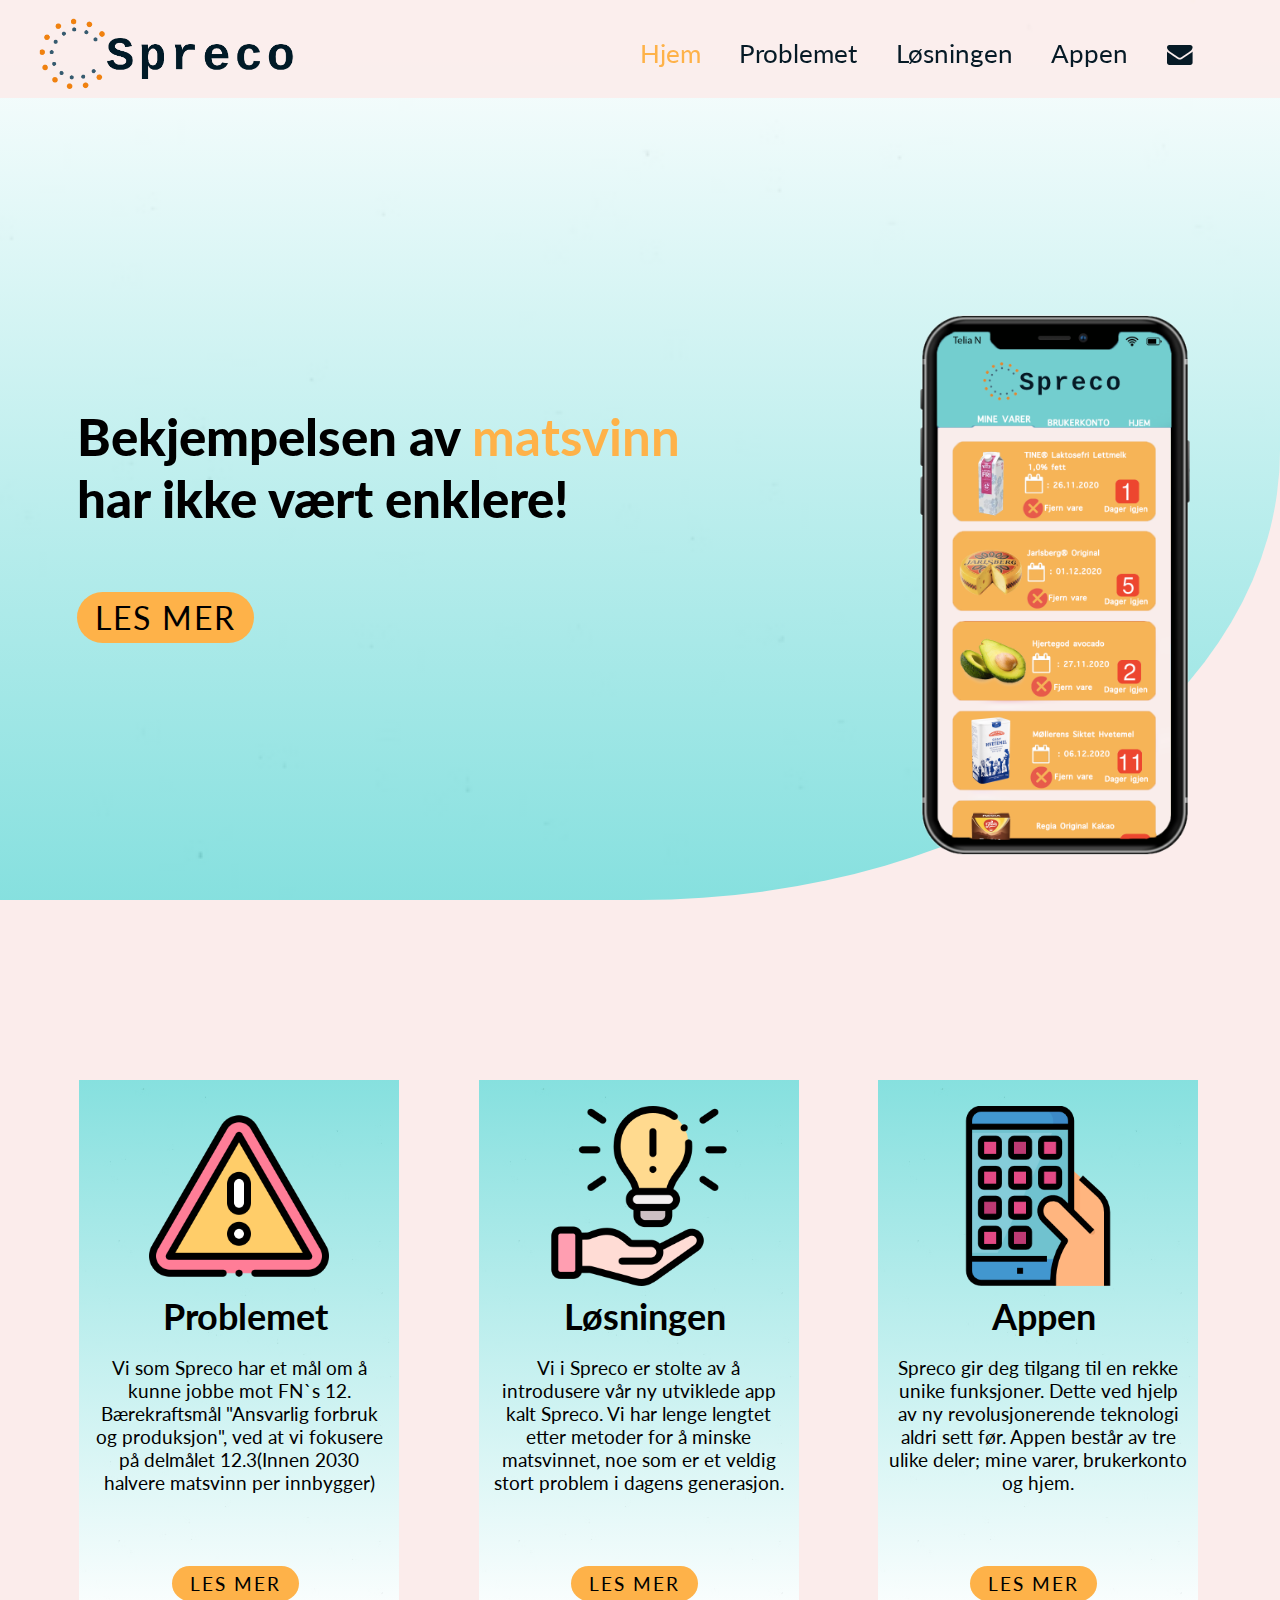
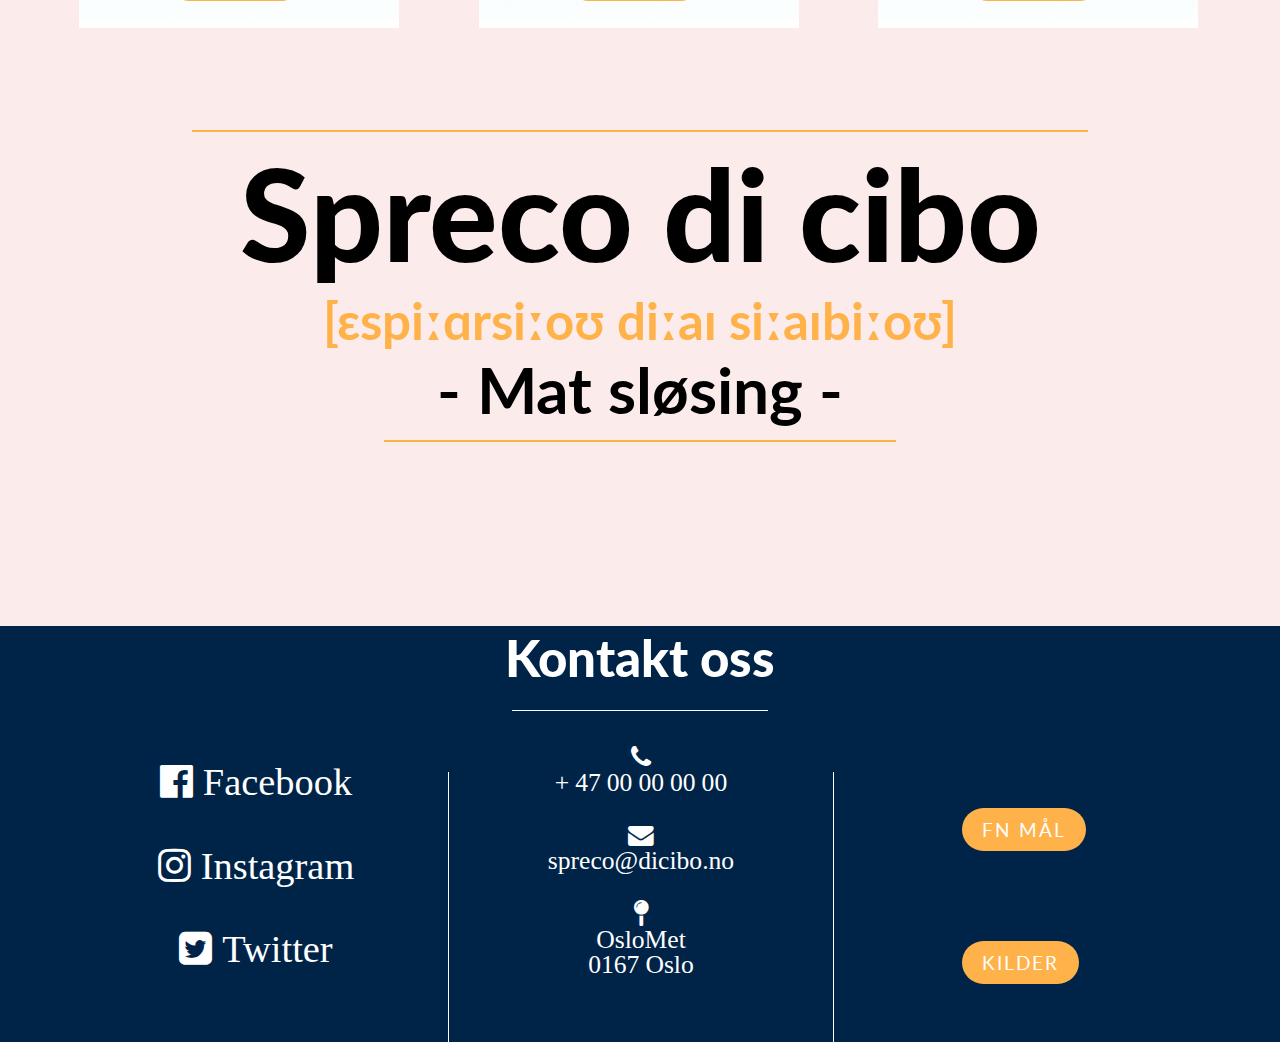
==== index.html @ f577ec79 "breakpoint index ferdig" ====
<!DOCTYPE html>
<html lang="nb">
<head>
	<meta charset="utf-8">
	<link rel="stylesheet" type="text/css" href="style.css">
	<link rel="preconnect" href="https://fonts.gstatic.com">
	<link href="https://fonts.googleapis.com/css2?family=Lato:ital,wght@0,400;0,700;0,900;1,300&display=swap" rel="stylesheet">
	<meta name="viewport" content="width=device-width, initial-scale=1.0">
	<link rel="stylesheet" href="https://cdnjs.cloudflare.com/ajax/libs/font-awesome/4.7.0/css/font-awesome.min.css">
	<title>Spreco</title>
	<link rel="icon" type="image/gif/png" href="punkt.png"> 
</head>
<body>
	<div class="main col-">

			<div class="bar col-small100 " >
				<div class="logo col-small20 col-mob40 col-pad30">
					<a href= "index.html"><img  src="spreco123.png" alt="Bedriftslogo"></a>
					</div>

				<div class="nav col-small50 col-pad60" id="nav">
				<a class="active" href="index.html">Hjem</a>
	            <a href="problemet.html">Problemet </a>
	            <a href="losning.html">Løsningen</a>
	            <a href="app.html">Appen</a>
	            <a href="#vindu3" id="envelope"><i class="fa fa-envelope" aria-hidden="true"></i></a>
				</div>

				<a href="javascript:void(0);" class="icon" id="b" onclick="myFunction()">
				 <i class="fa fa-bars"></i>
				 </a>
			</div>

		<div class="vindu1 col-small100 " id="vindu1">
			<div class="slagord col-small50 col-mob100">
				<h1>Bekjempelsen av  <mark id="matsvinn"> matsvinn</mark> har ikke vært enklere!</h1>
				<a href="#vindu2" class="slagordknapp">Les mer</a>
			</div>
		</div>
		<div class="iphone col-small30">
				<img src="mockupMobil.png" alt="Eksempel mockup mobil av appen">
			</div>



		<div class="vindu2 col-small100" id="vindu2">
			<div class="tboks col-small25 col-mob90 col-pad90">

				<div class="tlogo col-pad20">
				<img src="problemlogo.png" alt="Varseltrekant ikon">
				</div>
				<div class="ttekst col-pad70">
				<h2 align="center">Problemet</h2>
				<br>
				<p  align="center">Vi som Spreco har et mål om å kunne jobbe mot FN`s 12. Bærekraftsmål "Ansvarlig forbruk og produksjon", ved at vi fokusere på delmålet 12.3(Innen 2030 halvere matsvinn per innbygger) </p>
				</div>
				<a href="problemet.html" class="knapptboks">Les mer</a>

			</div>
			<div class="tboks col-small25 col-mob90 col-pad90">
				<div class="tlogo col-pad20">
				<img src="løsninglogo.png" alt="Lyspære ikon">
				</div>
				<div class="ttekst col-pad70">
				<h2  align="center ">Løsningen</h2>
				<br>
				<p  align="center">Vi i Spreco er stolte av å introdusere vår ny utviklede app kalt Spreco.
            	Vi har lenge lengtet etter metoder for å minske matsvinnet, noe som er et veldig stort problem i dagens generasjon.
            </p>
				</div>
				<a href="losning.html" class="knapptboks">Les mer</a>


			</div>
			<div class="tboks col-small25 col-mob90 col-pad90">
				<div class="tlogo col-pad20">
				<img src="applogo.png" alt="Mobil ikon">
				</div>
				<div class="ttekst col-pad70">
				<h2  align="center">Appen</h2>
				<br>
				<p  align="center">Spreco gir deg tilgang til en rekke unike funksjoner. Dette ved hjelp av ny revolusjonerende teknologi aldri sett før. Appen består av tre ulike deler; mine varer, brukerkonto og hjem. </p>
				</div>

				<a href="app.html" class="knapptboks" >Les mer</a>

			</div>

			<a onclick="topFunction()" id="myBtn" title="Go to top" href=" #vindu1"><i class="fa fa-arrow-circle-up" aria-hidden="true"></i></a>

			<div class="tittel1 col-small100">
				<div class="oppelinje"></div>
				<h1 align="center">Spreco di cibo</h1>
				<h3 align="center" >[ɛspiːɑrsiːoʊ diːaɪ siːaɪbiːoʊ]</h3>
				<h2 align="center"> - Mat sløsing -</h2>
				<div class="nedelinje"></div>

			</div>

		</div>
		<div class="vindu3 col-small100" id="vindu3">
			<div class="tittelk col-small100">
				<h1 align="center">Kontakt oss</h1>
				<div class="nedelinjek col-"></div>
				</div>


				<div class="kontaktboks1 col-small30 col-mob40">
					<a href="https://www.facebook.com/" class="fa fa-facebook-official" target="_blank" style="text-decoration:none"> Facebook</a>
					<a href="https://www.instagram.com/" class="fa fa-instagram" target="_blank" style="text-decoration:none">  Instagram</a>
					<a href="https://www.twitter.com/" class="fa fa-twitter-square" target="_blank" style="text-decoration:none">  Twitter</a>
				</div>
				<div class="borderhøyre"></div>
				<div class="kontaktboks2 col-small30 col-mob40">
					<a href="tel:47000000001" class="fa fa-phone" style="text-decoration:none"> <br> + 47 00 00 00 00</a>
					<a href="mailto:SPRECO@diCibo.no" class="fa fa-envelope" style="text-decoration:none"><br>spreco@dicibo.no</a>
					<a href="https://g.page/OsloMet-storbyuniversitetet" target="_blank" class="fa fa-map-pin" style="text-decoration:none"><br>OsloMet <br> 0167 Oslo </a>

				</div>
				<div class="bordervenstre"></div>

				<div class="kontaktboks3 col-small30 col-mob50">
					<a href="https://www.un.org/sustainabledevelopment/sustainable-consumption-production/" target="_blank" class="knapptboks3a" >FN Mål</a>
					<a href="kilder.html" class="knapptboks3b" >Kilder</a>

				</div>




		</div>



	</div>

	<script type="text/javascript">


			function myFunction() {
			var b=document.getElementById("b")	
		  var x = document.getElementById("nav");
		  if (x.style.display === "block") {
		    x.style.display = "none";
		    b.style.color="black";
		  }
		   else {
		    x.style.display = "block";
		    b.style.color="white";

		  }
		}


		mybutton = document.getElementById("myBtn");
		window.onscroll = function() {scrollFunction()};

		function scrollFunction() {
		  if (document.body.scrollTop > 590 || document.documentElement.scrollTop > 590) {
		    mybutton.style.display = "block";
		  } else {
		    mybutton.style.display = "none";
		  }
		}


		function topFunction() {
		  document.body.scrollTop = 0;
		  document.documentElement.scrollTop = 0;
		}
	</script>




</body>
</html>
---- style.css ----
*{
  margin: 0;
  padding: 0;

}
body{
  background-color:#fbeceb;
}
html {
  scroll-behavior: smooth;
}
h1{
  font-family: 'Lato', sans-serif;
  font-weight: 900;
  font-style: : black;
}
h2,h3,mark{
  font-family: 'Lato', sans-serif;
  font-weight:700;
  font-style: : black;
}

p,li,a{
  font-family: 'Lato', sans-serif;
  font-weight: 400;
  font-style:normal;

}
h4,.Pkilde2 {
  font-family: 'Lato', sans-serif;
  font-weight: 300;
  font-style: italic;

}


/*-------------kilder--------------*/
.Khovedboks{
  padding-top:8vw;
}
.Khovedboks h1{
  font-size: 4vw;
}
.Kpunkter{
  padding-left: 5vw;
}
.Kpunkter li{
  background-repeat: no-repeat;
  background-position: left center;
  background-size: 40px;
  margin: 0;
  padding: 16px 0 16px 84px;
  list-style: none;
  background-image: url('punkt.png');
  font-size:1.8vw;
}

  .Ktittel{
    text-align: center;
  }
  .Knedelinje{
  height: 4px;
  width: 20vw;
  background: #FEB249;
  display: inline-block;
  }
  .Kbilder{
    padding-left: 5vw;
  }
  .Kbilder li{
  background-repeat: no-repeat;
  background-position: left center;
  background-size: 40px;
  margin: 0;
  padding: 16px 0 16px 84px;
  list-style: none;
  background-image: url('punkt.png');
  font-size:1.8vw;
}
.KtittelB{
    text-align: center;
  }


/*--------------vindu1-------------*/
.vindu1{
  background-image:linear-gradient(rgba(255,255,255,0.7),rgba(83, 211, 209,0.7)), url(./white.jpg);
  height: 100vh;
  background-size: cover;
  background-position: center;
  overflow: auto;
  border-radius : 0% 0% 50% 0%;
  z-index: -1;
}
.bar{

  background-color: rgba(251, 236, 235,.9);
  position: fixed;
  top: 0;
  width: 100vw;
  z-index: 15;
  border-style: outset;
}

.logo{
  float: left;
  margin-top: 2vh;
  margin-left: 3vw;
  margin-bottom: 1vh;

}
.logo img:hover{

  opacity: 0.3;

}
.logo img{
  float: left;
 width: 100%;

}
.nav a{
  float: left;
  text-decoration: none;
  transition: 0.5s ease;
  text-align: center;
  color: rgb(6,26,38);
  padding-right: 3vw;
  font-size: 2vw;

}
.nav a.active {

  color: #FEB249;
}

.nav a:hover{

  color: #FEB249;
}
.nav{
  float: right;
  overflow: hidden;
  margin-top: 3vw;
  color: rgb(6,26,38);
}
.bar a.icon {
  display: none;

}



.slagord{
  margin-top: 45vh;
  padding-left: 5vw;
}

.slagord h1{
  font-size: 4vw;
  padding-left: 1vw;
}

#matsvinn{
  color: #FEB249;
  background-color: transparent;
}

.slagordknapp{
  display: inline-block;
  padding:6px 18px;
  margin-left: 1vw;
  margin-top: 7vh;
  text-decoration: none;
  text-transform: uppercase;
  color: black;
  font-size: 2.5vw;
  letter-spacing: 2px;
  border-radius: 3vw;
  background-color: #FEB249;
}
.slagordknapp:hover{
  background-color:#53D3D1;
  border: 1px solid ;
}


.iphone{
  float: right;
  position: absolute;
  top: 35vh;
  left: 70%;
  z-index: 10;



}
.iphone img{
  float: right;
  height: 60vh;
  padding-right: 7vw;


}

/*--------------vindu2-------------*/
.vindu2{

  float: left;
  background-size: cover;
  background-position: center;
}
.tboks{
  height: ;
  float: left;
  margin-left: 6.2vw;
  margin-top: 20vh;
  border-style: outset;
  background-image:linear-gradient(rgba(83, 211, 209,0.7),rgba(255,255,255,0.7)), url(./white.jpg);
}
.ttekst h2{
  font-size: 2.8vw;
  padding-left: 1vw;
}


.tlogo img{
  height: 20vh;
  margin-left: auto;
  margin-right: auto;
  display: block;
  padding-top: 2vw;
}
.ttekst{
  padding-top: 3vh;
  padding: 1vh;
}
.ttekst p{
  font-size: 1.5vw;
}

.knapptboks{
  display: inline-block;
  padding:6px 18px;
  margin-left: 7.2vw;
  margin-top: 7vh;
  margin-bottom: 3vh;
  text-decoration: none;
  text-transform: uppercase;
  color: black;
  font-size: 1.5vw;
  letter-spacing: 2px;
  border-radius: 3vw;
  background-color: #FEB249;
}
.knapptboks:hover{
color: #fff;
background-color:#53D3D1 ;
}
#myBtn {
  display: none;
  position: fixed;
  bottom: 20px;
  right: 30px;
  z-index: 99;
  border: none;
  outline: none;
  background-color: transparent ;
  color: #FEB249;
  cursor: pointer;
  font-size: 4vw;
}


.oppelinje{
  height: 2px;
  width: 70vw;
  background: #FEB249 ;
  display: inline-block;
  margin-left:15vw;
}
.nedelinje{
  height: 2px;
  width: 40vw;
  background: #FEB249 ;
  display: inline-block;
  margin-left:30vw;
}
.nedelinjek{
  height: 1px;
  width: 20vw;
  background: white;
  display: inline-block;
  margin-left:40vw;

}
.tittel1{
  float: left;
  margin-top: 10vh;
}

.tittel1 h1{
  font-size: 10vw;

}
.tittel1 h3{
  color: #FEB249;
  font-size: 4vw;
}
.tittel1 h2{
  font-size: 5vw;

}


/*--------------vindu3-------------*/
.vindu3{
  float: left;
  background-color: #002447;
  margin-top: 20vh;
  padding: 0;

}
.tittelk{
  color: white;
  font-size: 2vw;

}
/*.nedelinjek{
  height: 1px;
  width: 30vw;
  background: #FFF ;
  display: inline-block;
  margin-left:35vw;
}*/
.kontaktboks1{
  float: left;
  margin-left:5vw;
  text-align: center;
}

.kontaktboks1 a{
  font-size: 3vw;
  display: block;
  margin: 3vw 0;
  color: white;
  padding-top: 0.5vw;
}
.kontaktboks1 a:hover{
color: #FEB249;

}

.borderhøyre{
  height: 30vh;
  width: 1px;
  background: #FFF ;
  display: inline-block;
  float: left;
  margin-top: 6vh;


}
.kontaktboks2{
  float: left;

}
.kontaktboks2 a{
  text-align: center;
  font-size: 2vw;
  display: block;
  color: white;
  padding-top: 3vh;

}
.kontaktboks2 a:hover{
color: #FEB249;

}
.kontaktboks2 h3{
  position: center;
  padding: 1vw;
  text-align: center;
  color: white;
  font-size: 1vw;
}

.kontaktboks3{
  float: left;
}
.bordervenstre{
 height: 30vh;
  width: 1px;
  background: #FFF ;
  display: inline-block;
  float: left;
  margin-top: 6vh;

}
.knapptboks3a{
  display: inline-block;
  padding:10px 20px;
  margin-left: 10vw;
  margin-top: 10vh;
  text-decoration: none;
  text-transform: uppercase;
  color: white;
  font-size: 1.5vw;
  letter-spacing: 2px;
  border-radius: 3vw;
  background-color: #FEB249;
}
.knapptboks3b{

  display: inline-block;
  padding:10px 20px;
  margin-left: 10vw;
  margin-top: 10vh;
  text-decoration: none;
  text-transform: uppercase;
  color: white;
  font-size: 1.5vw;
  letter-spacing: 2px;
  border-radius: 3vw;
  background-color: #FEB249;
}
.kontaktboks3 a:hover{
color: #fff;
background-color:#53D3D1 ;
}

/*-----------------------------Problemet--------------------------------------*/
.Pvindu1{
  background-image:linear-gradient(rgba(255,255,255,0.7),rgba(83, 211, 209,0.7)), url(./white.jpg);
  height: 100vh;
  background-size: cover;
  background-position: center;
  overflow: auto;
  background-color: black;
  z-index: -1;
}
.Pslagord{
  margin-top: 45vh;
  margin-left: 16vw;
}
.Pslagord h1{
  font-size: 4vw;
  padding-left: 1vw;

}
.Pmarkering{
  color: #FEB249;
  background-color: transparent;
}
.Pkilde{
  color: black;
  background-color: transparent;
  font-size: 1.5vw;
  float: right;
  margin-right: 7vw;
  margin-top: 2vh;
}
.Pslagordknapp{
  display: inline-block;
  padding:6px 18px;
  margin-left: 25vw;
  margin-top: 7vh;
  text-decoration: none;
  text-transform: uppercase;
  color: black;
  font-size: 2.5vw;
  letter-spacing: 2px;
  border-radius: 3vw;
  background-color: #FEB249;
}
.Pslagordknapp:hover{
  background-color:#53D3D1;
  border: 1px solid ;
}

.Pvindu2{
  float: left;
}

.Ptittel{
  font-size: 2.8vw;
  text-align: center;
  margin-top: 13vh;
}
.Pnedelinjek{
  height: 2.7px;
  width: 20vw;
  background: #FEB249;
  display: inline-block;

}
.Ptekst {
  text-align: center;
  margin-left: 10vw;
  margin-top: 6vh;
  
}
.Ptekst p{
  font-size: 1.8vw;
}

.Pstorquote{
  float: left;
}
.Pborderoppe{
  float: left;
  margin-bottom: 5vh;
  width: 60vw;
  height: 2px;
  margin-left: 7vw;
  background-color: #FEB249;
}
.Pbordervenstre{
  margin-top: 10vh;
  width: 2px;
  height: 15vh;
  margin-left:13vw;
  background-color: #FEB249;
  float: left;


}
.Pquote{
  float: left;
  margin-left: 2vw;
  margin-right: 2vw;

}
.Pquote h2{
  font-size: 4vw;
  text-align: center;
}
.Pquote h3{
  padding-right: 2.5vw;
}
.Pborderhøyre{
  margin-top: 5vh;
  width: 2px;
  height: 15vh;
  background-color: #FEB249;
  float: left;

}
.Pbordernede{
  width: 60vw;
  height: 2px;
  margin-left: 20vw;
  margin-top: 5vh;
  background-color: #FEB249;
  float: left;

}
.Ptekst2{
 float: left;
 margin-bottom: 5vh;
 margin-top: 6vh;
}
.P12{
  float: left;
  margin-left: 20vw;

}
.P12 img{
  width: 100%;

}
.P13{
  float: right;
  margin-right: 20vw;
  }

.P13 img{
  width: 100%;

}
.Ptittel3{
  float: left;
  margin-top: 8vh;
  margin-left: 10vw;
}
.Ptittel3 h1{
  font-size: 3vw;
}
.Plittnedelinje{
  height: 2px;
  width: 40vw;
  background: #FEB249;
  display: inline-block;
  margin-left:2.5vw;
  margin-bottom: 1vh;
  float: left;

}
.Ptekst3{
  float: left;
  margin-top: 5vh;
  margin-left: 10vw;
  margin-bottom: 8vh;
  font-size: 1.8vw;
}

.Pkilde2{
  color: #FEB249;
  background-color: transparent;
  text-decoration: underline ;
  font-size: 1.8vw;
}


/*-----------------------------LØSNIIIIIIIIIIIING!!!!!!-----------------------*/
.Lslagord{
  margin-top: 45vh;
  
  margin-left: 18vw;
}
.Lslagord h1{
  font-size: 4vw;
  
}
.Lslagordknapp{
  display: inline-block;
  padding:6px 18px;
  margin-left: 27vw;
  margin-top: 7vh;
  text-decoration: none;
  text-transform: uppercase;
  color: black;
  font-size: 2.5vw;
  letter-spacing: 2px;
  border-radius: 3vw;
  background-color: #FEB249;
}
.Lslagordknapp:hover{
  background-color:#53D3D1;
  border: 1px solid ;
}
.Lmarkinger{
  color: #FEB249;
  background-color: transparent;
}

.Lvindu1{
  background-image:linear-gradient(rgba(255,255,255,0.7),rgba(83, 211, 209,0.7)), url(./white.jpg);
  height: 100vh;
  background-size: cover;
  background-position: center;
  overflow: auto;
  background-color: black;
  z-index: -1;
}

.Lvindu2{
  background-color: rgb(253, 235, 235);
  background-size: cover;
  background-position: center;
  overflow: auto;
  z-index: -1;
  float: left;
}

.Ltittel{
  font-size: 2.8vw;
  margin-top: 13vh;
  text-align: center;
}
.Lnedelinjek{
  height: 2.7px;
  width: 20vw;
  background: #FEB249;
  display: inline-block;

}


.Lttekst{
  text-align: center;
  margin-left: 10vw;
  margin-top: 2vh;

}
.Lttekst p{
  font-size: 1.8vw;
}

.Ltpunkter{
  margin-left: 13vw;
  margin-top: 8vh;
  font-size: 2vw;

}
.Ltpunkter li{
  margin: 2.2vh 0;
}

.Lpunkterbilde{
  float: right;
  margin-top: -18vw;
  margin-right: 5vw;
}
.Lpunkterbilde img{
  width: 90%;
  height: auto;



}
.Llinjek2{
  height: 2.7px;
  width: 30vw;
  background: rgb(255,235,235);
  display: inline-block;
  margin-left:35vw;
  margin-top: 0vw;

}
.Lv2knapp{
  display: inline-block;
  padding: 3px 8px;
  margin-top: 9vh;
  margin-left: 44vw;
  text-decoration: none;
  text-transform: uppercase;
  color: black;
  font-size: 2vw;
  letter-spacing: 2px;
  border-radius: 3vw;
  background-color: #FEB249;
}

.Lms{
  margin-left: 50vw;

}
.Ltteekst {
  margin-top: 19vh;
  margin-left: 10vw;
}
.Ltteekst h2{
  font-size: 3vw;
}
.Ltteekst p{
  font-size: 1.8vw;
}
.Lteksover{
  height: 2px;
  width: 30vw;
  background: #FEB249;
  display: inline-block;
  margin-left:2vw;
  margin-bottom: 2vh;
}

.Lttekst2 img{
width: 20vw;
margin-left: 5vw;
margin-top: 5vw;
float: left;
}
.Lbildetekst{
  margin-left: 5vw;
  margin-top: 7vh;
  float: left;
  font-size: 2vw;
}
.Lnedelinjek2{
  height: 2px;
  width: 70vw;
  background: #FEB249;
  display: inline-block;
  margin-left:10vw;
  margin-top: 5vw;
}
.Lbordervenstre{
 height: 30vh;
  width: 2px;
  background: #FEB249;
  display: inline-block;
  float: left;
  margin-top: 13vh;
  margin-left: 5vw;

}
.Lborderhøyre{
 height: 30vh;
  width: 2px;
  background: #FEB249;
  display: inline-block;
  float: left;
  margin-top: -27vh;
  margin-left: 90vw;
}
.Lnedelinjekk2{
  height: 2px;
  width: 70vw;
  background: #FEB249;
  display: inline-block;
  margin-left:15vw;
  margin-top: 6vh;
}

.Lttekst3{
  margin-left: 10vw;
  margin-top: 5vw;
  font-size: 2vw;
}
.Lttekst33{
  margin-left: 10vw;
  margin-top: 5vw;
}
.Lttekst33 h3{
  font-size: 3vw;
}
.Lttekst33 p{
  font-size: 1.8vw;
}

.Lttlinje{
  height: 2px;
  width: 31vw;
  background: #FEB249;
  display: inline-block;
  margin-left:2vw;
  margin-bottom: 2vh;

}

.Lttekst4{
  margin-left: 13vw;
  margin-top: 3vw;
  font-size: 2vw;
}
.Lttekst4 li{
  margin: 1.5vh 0;
}
.Lttekst44{
  margin-left: 10vw;
  margin-top: 3vw;
  font-size: 2vw;
}

/*-----------------------------APPEN--------------------------------------*/
.Avindu1{
  background-image:linear-gradient(rgba(255,255,255,0.7),rgba(83, 211, 209,0.7)), url(./white.jpg);
  height: 100vh;
  background-size: cover;
  background-position: center;
  overflow: auto;
  z-index: -1;
}
.Aslagord{
  float: left;
  margin-top: 45vh;
  padding-left: 5vw;
}

.Aslagord h1{
  font-size: 4vw;
  padding-left: 1vw;
}

#Amarkering{
  color: #FEB249;
  background-color: transparent;
}

.Aslagordknapp{
  display: inline-block;
  padding:6px 18px;
  margin-left: 1vw;
  margin-top: 7vh;
  text-decoration: none;
  text-transform: uppercase;
  color: black;
  font-size: 2.5vw;
  letter-spacing: 2px;
  border-radius: 3vw;
  background-color: #FEB249;
}
.Aslagordknapp:hover{
  background-color:#53D3D1;
  border: 1px solid ;
}

.Atablet{
  float: right;
  margin-top: 25vh;
  margin-right: 5vw;

}
.Atablet img{
  width: 100%;
}
.Aappstore{
  float: left;
  margin-top: 4vh;
}
.Aappstore img{
  width: 15vw;
  float: right;
  margin-right: 6.5vw; 
}

.Avindu2{
  float: left;
  background-size: cover;
  background-position: center;
}
.Abildeboks{
    display: none;
}
.Abildeboks1 {
  margin-top: 20vh;
  float: left;
}
.Abildeboks1 img{
  width: 40vw;
}
.Atekstboks1 {
  margin-top: 12.5vh;
  float: left;
  font-size: 1.5vw;
}
.Atekstboks1 h1{
  font-size: 4vw;
}
.Atekstboks1 p{
  margin-top: 1vh;
  margin-bottom: 2vh;
  font-size: 2vw;
}
.Atekstboks1 li{
  background-repeat: no-repeat;
  background-position: left center;
  background-size: 40px;
  margin: 0;
  padding: 16px 0 16px 84px;
  list-style: none;
  background-image: url('punkt.png');
  font-size: 1.7vw;
}
.Abildeboks2 {
  margin-top: 10vh;
  float: left;
}
.Abildeboks2 img{
  width: 20vw;
}
.Atekstboks2{
  margin-top: 1.1vw;
  float: left;
  font-size: 1.7vw;
  padding-left: 3vw;
}
.Atekstboks2 h1{
  font-size: 4vw;
}
.Atekstboks2 p{
  margin-top: 1vh;
  margin-bottom: 2vh;
}
.Atekstboks2 h2{
  color: orange;
  margin-top: 2vh;
}
.Atekstboks2 p{
  padding-right: 6vw;
}
.Abildeboks3{
  display: none;
}

/*-------------------------------Responsiv----------------------*/


[class*="col-"]{
  border: black solid 0px;

}

.row::after{
  content: "";
  clear: both;
  display: table;
}
.col-small10{width: 10%;}
.col-small15{width: 15%;}
.col-small20{width: 20%;}
.col-small25{width: 25%;}
.col-small30{width: 30%;}
.col-small40{width: 40%;}
.col-small50{width: 50%;}
.col-small60{width: 60%;}
.col-small70{width: 70%;}
.col-small80{width: 80%;}
.col-small90{width: 90%;}
.col-small100{width: 100%;}

@media only screen and (max-width: 600px){
.col-mob10{width: 10%;}
.col-mob15{width: 15%;}
.col-mob25{width: 25%;}
.col-mob30{width: 30%;}
.col-mob40{width: 40%;}
.col-mob50{width: 50%;}
.col-mob60{width: 60%;}
.col-mob65{width: 65%;}
.col-mob70{width: 70%;}
.col-mob90{width: 90%;}
.col-mob100{width: 100%;}

.logo{
  float: left;
  margin-left: 30vw;
  margin-top: 2vh;
}
.logo img{
  float: left;
 width: 100%;

}

#envelope{
  display: none;
}

.bar a.icon {
  display: block;
  position: absolute;
  top: 4vh;
  right: 3vw;
  font-size: 6vw;
  color: black;

}
#nav{
  display:none;
  position: absolute;
  top: -5vh;
  left: -5px;
  height: 105vh;
  width: 102%;
  background-color: #002447;
  text-align: center;
}
.nav a{
  display: block;
  width: 100%;
  padding-top: 15vh;
  color: white;
  font-size: 5vw;

}





.iphone{
  display: none;
}
.slagord{
  text-align: center;
  padding-left: 0;
}
.slagord h1{
  font-size: 7vw;
  padding-left: 0;
}
.slagordknapp{
  display:none; 
}
.knapptboks{
  font-size: 4vw;
  margin-left: 32.6vw;

}
.tboks{
  margin-top: 15vh;
  margin-left: 5vw;
}
.ttekst h2{

  font-size: 6vw;
}
.ttekst p{
  padding-left:2vw ;
  padding-right:2vw ;
  font-size: 4vw;
}
.tittelk{
  font-size: 4vw;
}
.vindu3{
  margin-top: 10vh;
}
.kontaktboks1{
  margin-left: 10vw;
}
.kontaktboks1 a{
  font-size: 6vw;
  margin: 5vh 0;
}
.kontaktboks2 a{
  font-size: 4vw;
}
.kontaktboks2 h3{
  font-size: 4vw;
}
.bordervenstre{
  display: none;
}
.kontaktboks3{
  height: 15vh;
  margin-left: 25vw;
  align-items: center;
  justify-content: center;

}
.knapptboks3a{
  float: left;
  margin-left: 0vw;
  margin-top: 0vh;
  font-size: 2vw;
}
.knapptboks3b{
  float: right;
  margin-left: 0;
  margin-top: 0;
  font-size: 2vw;

}
#myBtn i{
  display: none;
}

/*-----------------------------Problemet--------------------------------------*/
.Pslagord{
  margin-left: 6vw;
  margin-top: 40vh;
  
}
.Pslagord h1{
  padding-left:0;
  font-size: 7vw;
  
}
.Pkilde{
  font-size: 2.9vw;
  float: left;
  margin-top: 2vh;
}
.Pslagordknapp{
 display: none;
}
.Ptittel{
  text-align: center;

}
.Ptittel h1{
  font-size: 10vw;
  padding-left: 4vw;
 
}
.Pnedelinjek{
  width: 40vw;
  margin-left: 5vw;
}
.Ptekst p{
  font-size: 4vw;
  text-align: 
}
.P12{
  margin-left: 5vw;
}
.P13{
  margin-right:  5vw;
}
.Ptittel3 h1{
  font-size: 5.2vw;

}
.Plittnedelinje{
  width: 70vw;
  margin-left: 4vw;
}
.Ptekst3 p{
  text-align:center; 
  font-size: 4vw;
}
.Pkilde2{
  font-size: 4vw;
}

.Pquote h2{
  font-size: 7vw;
}
.Pquote h3{
  padding-right: 0vw;
}
.Pbordervenstre{
  height: 25vh;

}
.Pborderhøyre{
  height: 25vh;
  
}


/*---------------------------------------------------------------------------------*/
/*-------------------------------Responsiv Løsning----------------------------------*/
/*---------------------------------------------------------------------------------*/

                        /*---------Mobil-----------*/
.Lslagord {
  text-align: center;
  padding-left: 0;
  margin-top: 40vh;
  margin-left: 5vw;

}
.Lslagord h1{
  font-size: 7vw;
}
.Lslagordknapp{
 display: none;
}
.Ltittel{
  font-size: 5.4vw;
  margin-top: 13vh;
}
.Lnedelinjek{
  height: 2.7px;
  width: 40vw;
  background: #FEB249;
  display: inline-block;
  margin-left: 0;
}
.Lttekst{
  margin-left: 10vw;
  margin-top: 3vh;
}
.Lttekst p{
   font-size: 4vw;
}
.Ltpunkter{
  font-size: 4vw;
  margin-top: 7vw;
  margin-left: 15vw;
}
.Ltteekst h2{
  font-size: 5.2vw;

}
.Lteksover{
  margin-left:0;
  margin-bottom: 2vh;
  width: 50vw;


}
.Lpunkterbilde{
  margin-top: 3vh;
  margin-right: 40vw;
  display: none;
}
.Llinjek2{
  margin-top: 5vw;

}

.Lv2knapp{
  display: none;
}
.Ltteekst{
 
  line-height: 1.4;
  margin-left: 10vw;
  margin-top: 3vh;
  text-align: center;
}
.Ltteekst p{
   font-size: 4vw;
   margin-top: ;
}
.Lttekst2 img{
width: 40vw;
margin-left: 23vw;
margin-top: 2vh;
float: none;
}

.Lbildetekst{
  margin-left: 23vw;
  margin-top: 6vh;
  float: none;
  font-size: 3.5vw;
  line-height: 1.4;
  text-align: center;
}
.Lnedelinjek2{
  margin-top: 7vh;
}

.Lbordervenstre{
  height: 30vh;
  width: 2px;
  background: rgb(253,235,235);
  display: inline-block;
  float: left;
  margin-top: 13vh;
  margin-left: 5vw;
}
.Lborderhøyre{
  background: rgb(253,235,235);
}

.Lv3knapp{
  display: none;
}
.Lttekst33{
  margin-left: 10vw;
  margin-top: 6vw;
  text-align: center;
}

.Lttlinje{
  margin-left:0;
  margin-top: 0;
  margin-bottom: 2vh;
  width: 50vw;
}
.Lttekst33 p{
  font-size: 4vw;
 
}
.Lttekst33 h3{
  font-size: 5.2vw;
  
}
.Lttekst4 {
  font-size: 4vw;
  margin-left: 16vw;
  margin-top: 5vw;

}
.Lttekst44{
  margin-top: 5vw;
  margin-left: 10vw;
  text-align: center;
}
.Lttekst44 p{
  font-size: 4vw;
  line-height: 1.4;
}
.Lnedelinjekk2{
  margin-top: 0;
}
/*-------------------------------App mobil----------------------*/

.Atablet {
  display: none;
}
.Aappstore{
  left: 1;
}
.Aslagord{
  text-align: center;
  padding-left: 0;
  margin-left: 5vw;
}
.Aslagord h1{
  font-size: 7vw;
  padding-left: 0;
}
.Aslagordknapp{
  display: none;}
.Aappstore{
  margin-left: 36vw; 
}
.Aappstore img{
  width: 40vw;
}
.Atekstboks1{
  font-size: 3.5vw;
  padding-left: 0;
  margin-left: 3.5vw;
}
.Atekstboks1 li{
  font-size: 3.5vw;

}
.Atekstboks1 p{
  font-size: 3.8vw;

}
.Atekstboks1 h1{
  font-size: 7vw;

}
.Atekstboks2{
  font-size: 3.5vw;
  margin-left: 3.5vw;
}
.Atekstboks2 h1{
  font-size: 7vw;
}
.Abildeboks{
    display: block;
}
.Abildeboks img{
  width: 100%;
}
.Abildeboks1{
  display: none;
}

.Abildeboks2 img{
  display: none;
}
}







@media only screen and (min-width: 600px) and (max-width: 790px){
.col-pad10{width: 10%;}
.col-pad15{width: 15%;}
.col-pad20{width: 20%;}
.col-pad25{width: 25%;}
.col-pad30{width: 30%;}
.col-pad35{width: 35%;}
.col-pad40{width: 40%;}
.col-pad50{width: 50%;}
.col-pad60{width: 60%;}
.col-pad65{width: 65%;}
.col-pad70{width: 70%;}
.col-pad80{width: 80%;}
.col-pad85{width: 85%;}
.col-pad90{width: 90%;}
.col-pad100{width: 100%;}

  .nav a{
    font-size: 3vw;
    padding-right: 2vw;
  }
  .nav{
    margin-top: 5vh;
  }


    
  .slagord h1{
    font-size: 6vw;
  }
  .slagordknapp{
    font-size: 3vw;
  }
  .iphone{
    top: 25vh;
  }
  .iphone img{
    height: 70vh;
  }

  .ttekst{
    float: right;
  }
  .ttekst h2{
    font-size: 4.5vw;

  }
  .ttekst p{
    font-size: 2.5vw;

  }
  .tboks{
    margin-left: 5vw;
  }

.tlogo{
  float: left;
  margin-top: 7vh;
  margin-left: 3vw;
  padding-bottom: 5vh;
}
.tlogo img{
  height: 20vh;

}
.ttekst{
  padding-top: 4vh;
  
}
.knapptboks{
  margin-left: 28.7vw;
  font-size: 2.5vw;

}
.vindu3{
  margin-top: 10vh;
}
.kontaktboks1 a{
  font-size: 4vw;
  margin: 3vw 0;
  padding-top: 2.5vw;
}

.kontaktboks2 a{
  font-size: 3vw;
  margin: 1.4vw 0;
  padding-top: 2vh;
}


.tittelk h1{
font-size: 6vw;
}

.kontaktboks3 a{
  font-size: 2.6vw;
  margin-top: 9vh;


}
#myBtn{
  font-size: 6vw;
}
/*-----------------------------Problemet--------------------------------------*/
.Pslagord{
  margin-left: 5vw;
}
.Pslagord h1{
  padding-left: 0;
  font-size:5.4vw;
}
.Pkilde{
  margin-top: 2vh;
  font-size: 2.5vw;
  float: right;
}
.Pslagordknapp{
  font-size: 3vw;
  margin-left:35vw; 

}
.Ptittel{
  text-align: center;

}
.Ptittel h1{
  font-size: 5.5vw;
 
}
.Pnedelinjek{
  width: 23vw;
}

.Ptekst p{
  font-size: 3vw;
}
.P12{
  margin-left: 10vw;
  
}
.P13{
  margin-right: 10vw;

}
.Ptittel3 h1{
  font-size: 5vw;
}
.Plittnedelinje{
  width: 69vw;

}
.Ptekst3 p{
  font-size: 3vw;
}
.Pkilde2{
  font-size: 3vw;
}
.Pquote h2{
  font-size: 5vw;

}
.Pquote h3{
  font-size: 3vw;

}
.Pborderhøyre{
  height: 20vw;
}

.Pbordervenstre{
  height:20vw;
}

/*-----------------------------------------LØSNINGGGG------------------------*/

.Lslagord {
  text-align: center;
  padding-left: 0;
  margin-top: 45vh;
  margin-left: 5vw;

}
.Lslagord h1{
  font-size: 5vw;
}
.Lslagordknapp{
  font-size: 3vw;
  margin-right: 25vw;
}
.Ltittel{
  margin-top: 15vh;
}
.Ltittel h1{
 font-size: 5.5vw;
}


.Lttekst{
  line-height: 1.4;
  margin-left: 10vw;
  margin-top: 3vh;
}
.Lttekst p{
  font-size: 3vw;
}
.Lnedelinjek{
  width: 20vw;
}
.Ltpunkter{
  font-size: 3.5vw;
  margin-bottom: 15vh;
  margin-top: 8vh;
}
.Lv2knapp{
  display: none;
}
.Llinjek2{
  display: none;

}
.Ltteekst{
  
  margin-top: -3vh;
}
.Ltteekst h2{
  font-size: 5vw;
  float: left;

}
.Ltteekst p{
  font-size: 3vw;

}
.Lteksover{
  width: 50vw;
  margin-left: 3vw;

}
.Lv3knapp{
  display: none;
}
.Lnedelinjek2{
  margin-left: 11vw;
  margin-top: 5vw;
}
.Lbordervenstre{
  display: none;
}
.Lborderhøyre{
  display: none;
}
.Lnedelinjekk2{
}

.Lttekst2 img{
  width: 20vw;
  margin-left: 10vw;
  margin-top: 10vw;
  float: 0;
  width: 25%;

}
.Lbildetekst{
  margin-left: 10vw;
  margin-top: 5vh;
  float: 0;
  font-size: 2.5vw;
}
.Lttekst33 h3{
  font-size: 5vw;
  margin-top: 7vh;
}
.Lttekst33 p{
  font-size: 3vw;
}
.Lttekst4 {
  font-size: 3.5vw;
}
.Lttekst44{
  font-size: 3vw;
}
.Lttlinje{
  width: 54vw;
}
.Lpunkterbilde{
  margin-top: -50vh;
  margin-left: 25vw;
  margin-right: 0;
}


/*-------------------------------App pad----------------------*/
.Atablet {
  display: none;
}
.Atekstboks1{
  padding-left: 0;
  margin-left: 4.5vw;
}
.Atekstboks1 h1{
  font-size: 7vw;
}
.Atekstboks1 li{
  font-size: 3.5vw;
}
.Atekstboks1 p{
  font-size: 3.5vw;
}

.Atekstboks2 h1{
  font-size: 7vw;
}
.Atekstboks2{
  font-size: 3.5vw;
  margin-left: 4.5vw;
  padding-left: 0vw;
}
.Abildeboks{
  margin-left: 4.5vw;
  display: block;
}
.Abildeboks img{
  width: 100%;
}
.Abildeboks2{
  margin-left: 35vw;
  display: none;
}
.Abildeboks2 img{
  width: 50%;
}
.Aappstore{
  margin-left: -2vw; 
}
.Aappstore img{
  margin-left: 2vw;
  width: 35vw;
}
.Aslagord{
  text-align: center;
  padding-left: 0;
}
.Aslagord h1{
  font-size: 6vw;
  padding-left: 0;
}
.Aslagordknapp{
  font-size: 3vw;
}
.Abildeboks3{
  display: block;
  margin-left: 3.5vw;
}
.Abildeboks3 img{
  height: 70vw;
  padding-top: 4vh;
}
.Abildeboks1{
    display: none;
}

}


@media only screen and (min-width: 790px) and (max-width: 960px){

 /*-----------------HOVEDSIDE---------------*/ 
.nav a{
  padding-right: 2vw;
  font-size: 2.5vw;

}
.slagord h1{
  font-size: 4.5vw;
}

.slagordknapp{
  font-size: 3vw;
}


.ttekst h2{
  font-size: 3.3vw;
}
.ttekst p{
  font-size: 2vw;
}

.knapptboks{
  font-size: 2vw;
  margin-left: 6vw;
}

#myBtn {
  font-size: 4.5vw;
}



.nedelinje{
  height: 2px;
  width: 40vw;
  background: #FEB249 ;
  display: inline-block;
  margin-left:30vw;
}
.nedelinjek{
  height: 1px;
  width: 20vw;
  background: white;
  display: inline-block;
  margin-left:40vw;

}
.tittel1{
  margin-top: 10vh;
}

.tittel1 h1{
  font-size: 10.5vw;

}
.tittel1 h3{
  font-size: 4.5vw;
}
.tittel1 h2{
  font-size: 5.5vw;

}


 /*-----------------Problemet---------------*/ 
.Pslagord h1{
  font-size: 4.5vw;
  padding-left: 1vw;

}

.Pkilde{
  font-size: 2vw;
}
.Pslagordknapp{
  font-size: 3vw;
}

.Ptittel{
  font-size: 3.3vw;
}

.Ptekst p{
  font-size: 2.3vw;
}

.Pbordervenstre{
  margin-top: 10vh;
  width: 2px;
  height: 30vh;
  background-color: #FEB249;
  float: left;

}

.Pquote h2{
  font-size: 4.5vw;
}
.Pquote h3{
  padding-right: 3vw;
}
.Pborderhøyre{
  margin-top: 5vh;
  width: 2px;
  height: 30vh;
  background-color: #FEB249;
  float: left;

}

.Ptittel3 h1{
  font-size: 3.5vw;
}
.Plittnedelinje{
  width:45vw;
  margin-left: 3vw;
}

.Ptekst3{
  font-size: 2.3vw;
}

.Pkilde2{
  font-size: 2.3vw;
}





.tittelk{
  font-size: 2.5vw;
}

.kontaktboks1 a{
  font-size: 3.5vw;
  padding-top: 2.5vh;
}

.kontaktboks2 a{
  font-size: 3vw;
}

.knapptboks3a{
  display: inline-block;
  padding:10px 20px;
  margin-left: 10vw;
  margin-top: 10vh;
  text-decoration: none;
  text-transform: uppercase;
  color: white;
  font-size: 2vw;
  letter-spacing: 2px;
  border-radius: 3vw;
  background-color: #FEB249;
}
.knapptboks3b{

  display: inline-block;
  padding:10px 20px;
  margin-left: 10vw;
  margin-top: 10vh;
  text-decoration: none;
  text-transform: uppercase;
  color: white;
  font-size: 2vw;
  letter-spacing: 2px;
  border-radius: 3vw;
  background-color: #FEB249;
}



}
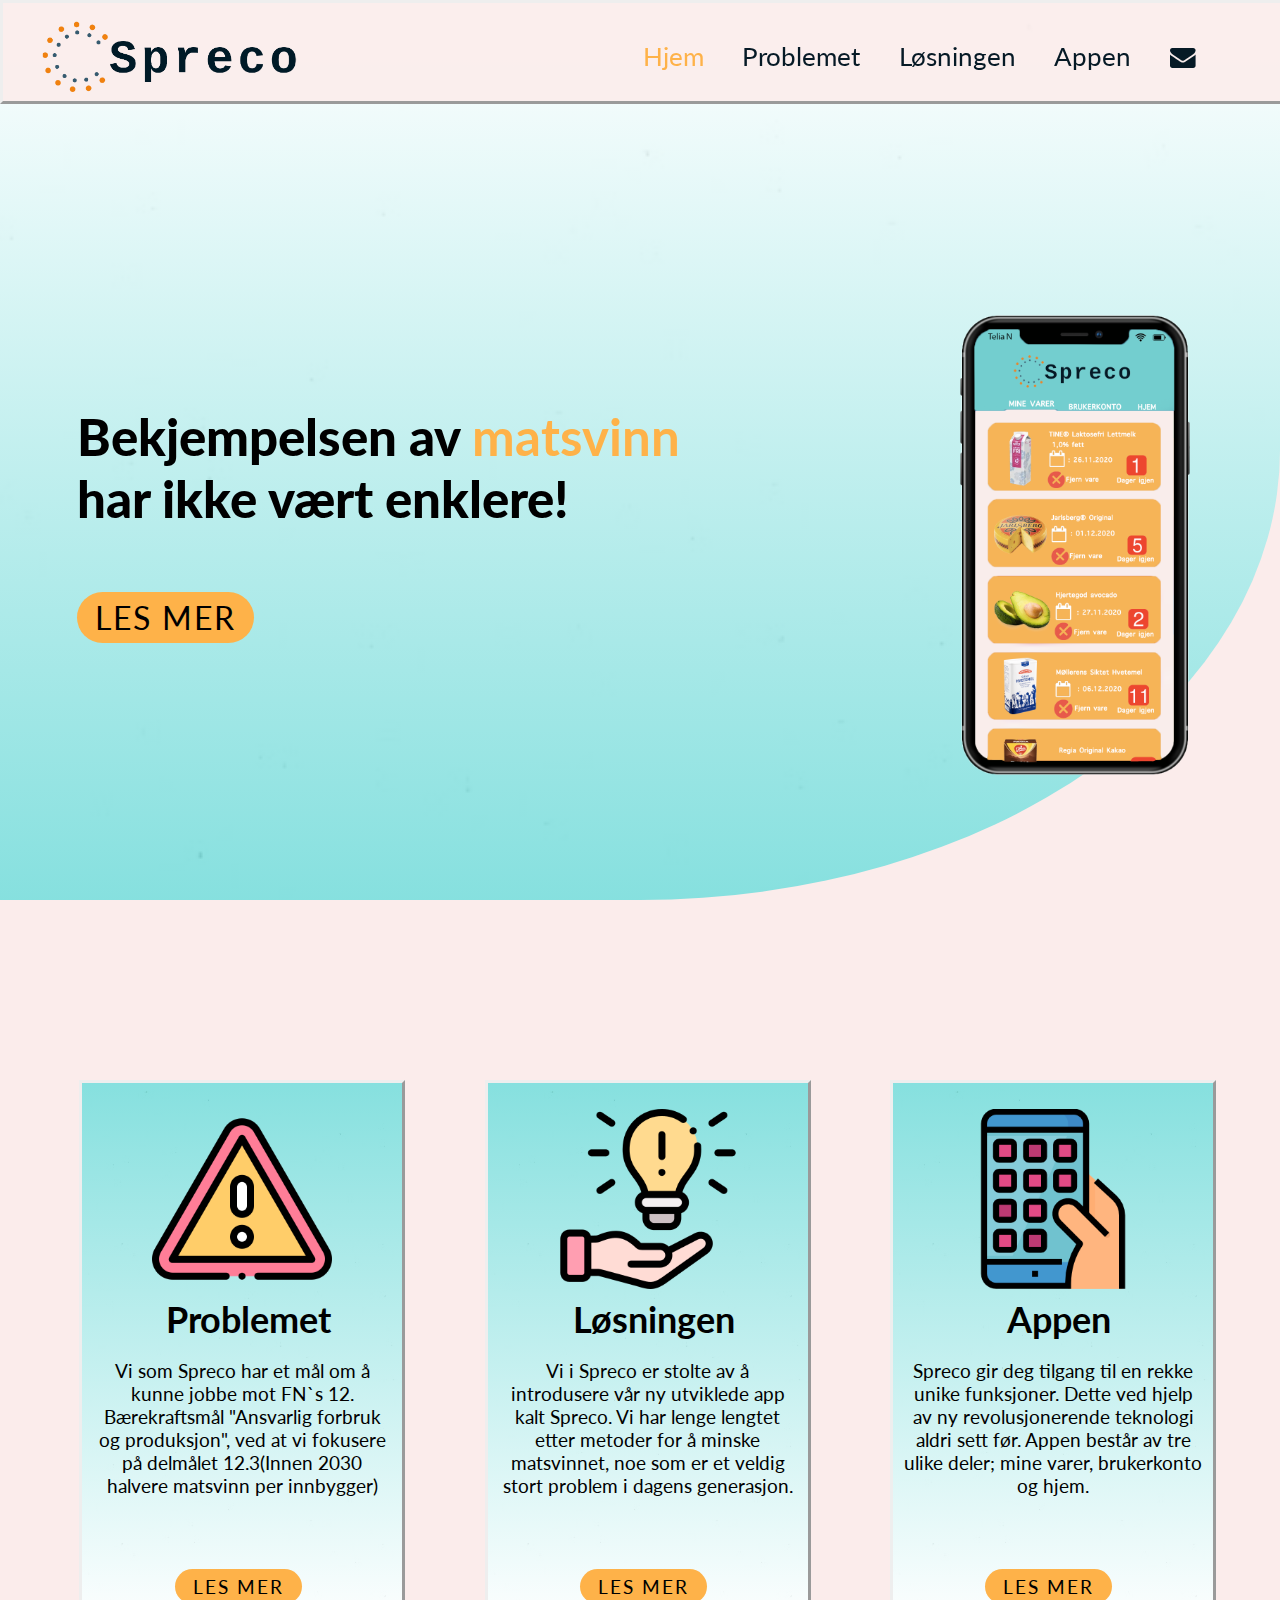
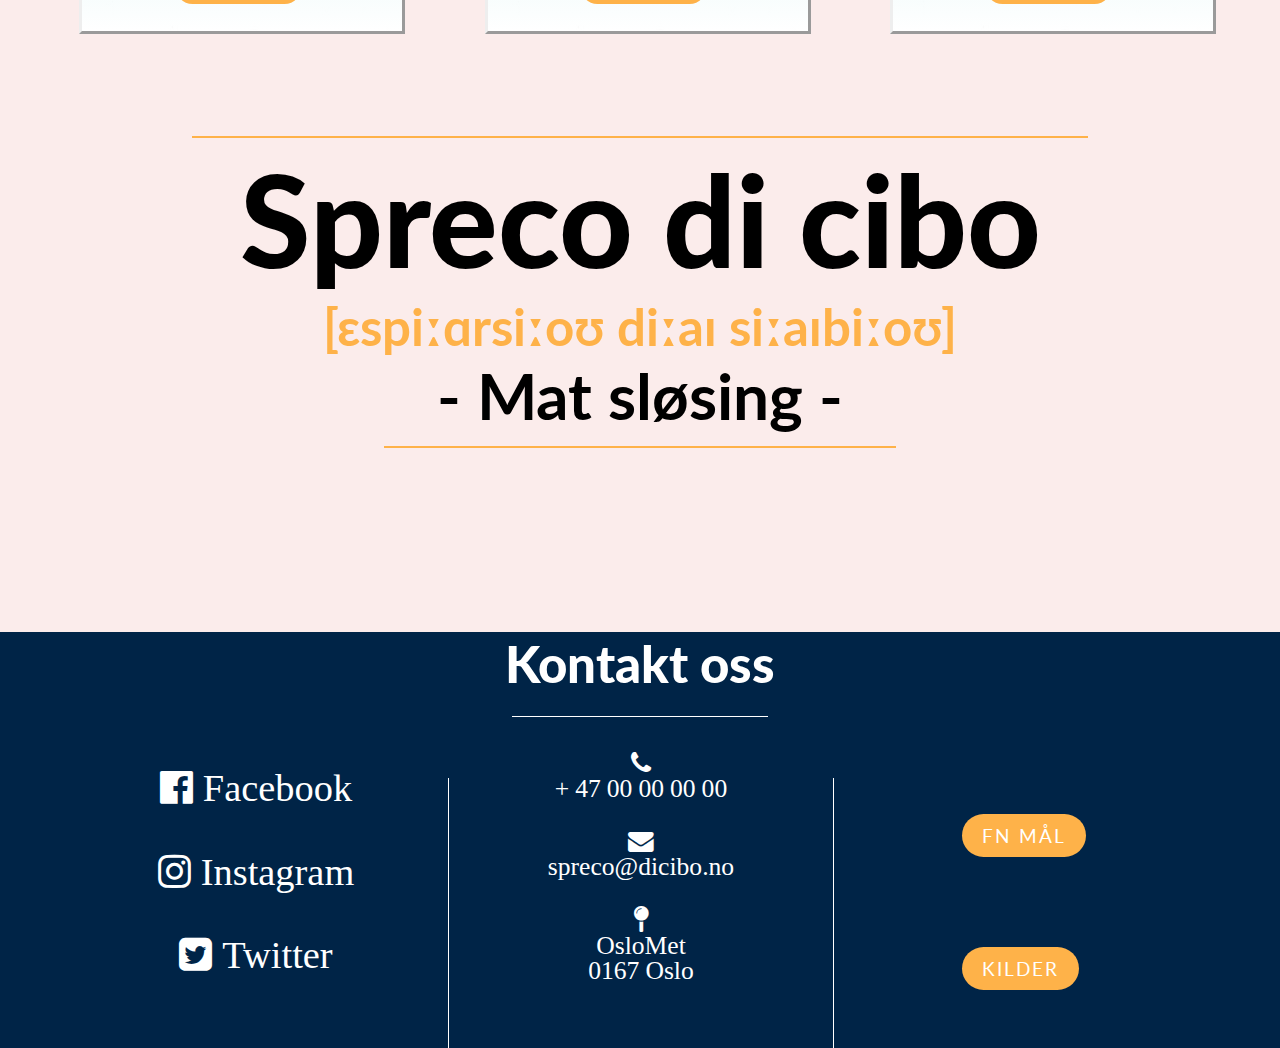
==== commit c0ea6e21: "3" ====
--- a/index.html
+++ b/index.html
@@ -151,7 +151,7 @@
 		  }
 		}
 
-
+//scroll up btn code did we get from "w3schools.com" the url is("https://www.w3schools.com/howto/howto_js_scroll_to_top.asp")
 		mybutton = document.getElementById("myBtn");
 		window.onscroll = function() {scrollFunction()};
 
--- a/style.css
+++ b/style.css
@@ -34,52 +34,6 @@
 }
 
 
-/*-------------kilder--------------*/
-.Khovedboks{
-  padding-top:8vw;
-}
-.Khovedboks h1{
-  font-size: 4vw;
-}
-.Kpunkter{
-  padding-left: 5vw;
-}
-.Kpunkter li{
-  background-repeat: no-repeat;
-  background-position: left center;
-  background-size: 40px;
-  margin: 0;
-  padding: 16px 0 16px 84px;
-  list-style: none;
-  background-image: url('punkt.png');
-  font-size:1.8vw;
-}
-
-  .Ktittel{
-    text-align: center;
-  }
-  .Knedelinje{
-  height: 4px;
-  width: 20vw;
-  background: #FEB249;
-  display: inline-block;
-  }
-  .Kbilder{
-    padding-left: 5vw;
-  }
-  .Kbilder li{
-  background-repeat: no-repeat;
-  background-position: left center;
-  background-size: 40px;
-  margin: 0;
-  padding: 16px 0 16px 84px;
-  list-style: none;
-  background-image: url('punkt.png');
-  font-size:1.8vw;
-}
-.KtittelB{
-    text-align: center;
-  }
 
 
 /*--------------vindu1-------------*/
@@ -197,7 +151,7 @@
 }
 .iphone img{
   float: right;
-  height: 60vh;
+  width: 60%;
   padding-right: 7vw;
 
 
@@ -429,6 +383,7 @@
 background-color:#53D3D1 ;
 }
 
+
 /*-----------------------------Problemet--------------------------------------*/
 .Pvindu1{
   background-image:linear-gradient(rgba(255,255,255,0.7),rgba(83, 211, 209,0.7)), url(./white.jpg);
@@ -498,7 +453,7 @@
   text-align: center;
   margin-left: 10vw;
   margin-top: 6vh;
-  
+
 }
 .Ptekst p{
   font-size: 1.8vw;
@@ -615,12 +570,12 @@
 /*-----------------------------LØSNIIIIIIIIIIIING!!!!!!-----------------------*/
 .Lslagord{
   margin-top: 45vh;
-  
+
   margin-left: 18vw;
 }
 .Lslagord h1{
   font-size: 4vw;
-  
+
 }
 .Lslagordknapp{
   display: inline-block;
@@ -773,7 +728,7 @@
   background: #FEB249;
   display: inline-block;
   margin-left:10vw;
-  margin-top: 5vw;
+  margin-top: 5vh;
 }
 .Lbordervenstre{
  height: 30vh;
@@ -799,7 +754,7 @@
   width: 70vw;
   background: #FEB249;
   display: inline-block;
-  margin-left:15vw;
+  margin-left:10vw;
   margin-top: 6vh;
 }
 
@@ -902,7 +857,7 @@
 .Aappstore img{
   width: 15vw;
   float: right;
-  margin-right: 6.5vw; 
+  margin-right: 6.5vw;
 }
 
 .Avindu2{
@@ -973,12 +928,98 @@
 .Abildeboks3{
   display: none;
 }
+/*-------------kilder--------------*/
+.Khovedboks{
+  margin-top: 15vh;
+}
+.Khovedboks h1{
+  font-size: 4vw;
+}
+.Kpunkter{
+  padding-left: 5vw;
+}
+.Kpunkter li{
+  background-repeat: no-repeat;
+  background-position: left center;
+  background-size: 40px;
+  margin: 0;
+  padding: 16px 0 16px 84px;
+  list-style: none;
+  background-image: url('punkt.png');
+  font-size:1.8vw;
+}
+
+  .Ktittel{
+    text-align: center;
+  }
+  .Knedelinje{
+  height: 4px;
+  width: 20vw;
+  background: #FEB249;
+  display: inline-block;
+  }
+
+  .Ktittel2{
+    text-align: center;
+    float: left;
+    margin-top: 3vh;
+  }
+  .Kkildebilde{
+    background-image:linear-gradient(rgba(83, 211, 209,0.7),rgba(255,255,255,0.7)), url(./white.jpg);
+    margin-left: 15vw;
+    margin-top: 5vh;
+    float: left;
+    padding-left: 1vw;
+    border-radius: 10px 10px 10px 10px;
+  }
+ .Kkildebilde li{
+  background-repeat: no-repeat;
+  background-position: left center;
+  background-size: 40px;
+  margin-top: 5vh;
+  padding: 16px 0 16px 84px;
+  list-style: none;
+  background-image: url('punkt.png');
+  font-size:1.8vw;
+  float: left;
+}
+  .Kkildebilde img{
+    float: right;
+    width: 10vw;
+  }
+.Kkildeikoner{
+    background-image:linear-gradient(rgba(83, 211, 209,0.7),rgba(255,255,255,0.7)), url(./white.jpg);
+    margin-left: 15vw;
+    margin-top: 5vh;
+    float: left;
+    padding-left: 1vw;
+    border-radius: 10px 10px 10px 10px;
+}
+ .Kkildeikoner li{
+  background-repeat: no-repeat;
+  background-position: left center;
+  background-size: 40px;
+  margin-top: 2vh;
+  padding: 16px 0 16px 84px;
+  list-style: none;
+  background-image: url('punkt.png');
+  font-size:1.8vw;
+  float: left;
+}
+
+
+  .Kkildeikoner i{
+  float: right;
+  font-size: 4vw;
+  padding-top: 4vh;
+}
+
 
 /*-------------------------------Responsiv----------------------*/
 
 
 [class*="col-"]{
-  border: black solid 0px;
+  border: black solid px;
 
 }
 
@@ -1072,7 +1113,7 @@
   padding-left: 0;
 }
 .slagordknapp{
-  display:none; 
+  display:none;
 }
 .knapptboks{
   font-size: 4vw;
@@ -1142,12 +1183,12 @@
 .Pslagord{
   margin-left: 6vw;
   margin-top: 40vh;
-  
+
 }
 .Pslagord h1{
   padding-left:0;
   font-size: 7vw;
-  
+
 }
 .Pkilde{
   font-size: 2.9vw;
@@ -1164,7 +1205,7 @@
 .Ptittel h1{
   font-size: 10vw;
   padding-left: 4vw;
- 
+
 }
 .Pnedelinjek{
   width: 40vw;
@@ -1172,7 +1213,7 @@
 }
 .Ptekst p{
   font-size: 4vw;
-  text-align: 
+  text-align:
 }
 .P12{
   margin-left: 5vw;
@@ -1189,7 +1230,7 @@
   margin-left: 4vw;
 }
 .Ptekst3 p{
-  text-align:center; 
+  text-align:center;
   font-size: 4vw;
 }
 .Pkilde2{
@@ -1208,7 +1249,7 @@
 }
 .Pborderhøyre{
   height: 25vh;
-  
+
 }
 
 
@@ -1278,7 +1319,7 @@
   display: none;
 }
 .Ltteekst{
- 
+
   line-height: 1.4;
   margin-left: 10vw;
   margin-top: 3vh;
@@ -1337,11 +1378,11 @@
 }
 .Lttekst33 p{
   font-size: 4vw;
- 
+
 }
 .Lttekst33 h3{
   font-size: 5.2vw;
-  
+
 }
 .Lttekst4 {
   font-size: 4vw;
@@ -1381,7 +1422,7 @@
 .Aslagordknapp{
   display: none;}
 .Aappstore{
-  margin-left: 36vw; 
+  margin-left: 36vw;
 }
 .Aappstore img{
   width: 40vw;
@@ -1423,6 +1464,30 @@
 .Abildeboks2 img{
   display: none;
 }
+/*---------------kilder-----------*/
+.Khovedboks h1{
+  font-size: 7vw;
+}
+
+.Kpunkter li{
+  font-size:4.8vw;
+}
+
+.Kkildebilde li{
+ 
+  font-size:4.8vw;
+}
+
+ .Kkildeikoner li{
+  font-size: 4.8vw;
+}
+  .Kkildeikoner i{
+ font-size: 11vw;
+}
+.Kkildebilde img{
+    width: 30vw;
+  }
+
 }
 
 
@@ -1457,7 +1522,7 @@
   }
 
 
-    
+
   .slagord h1{
     font-size: 6vw;
   }
@@ -1465,11 +1530,13 @@
     font-size: 3vw;
   }
   .iphone{
-    top: 25vh;
+    top: 35vh;
   }
-  .iphone img{
-    height: 70vh;
-  }
+ .iphone img{
+  width: 90%;
+ 
+
+}
 
   .ttekst{
     float: right;
@@ -1498,7 +1565,7 @@
 }
 .ttekst{
   padding-top: 4vh;
-  
+
 }
 .knapptboks{
   margin-left: 28.7vw;
@@ -1549,7 +1616,7 @@
 }
 .Pslagordknapp{
   font-size: 3vw;
-  margin-left:35vw; 
+  margin-left:35vw;
 
 }
 .Ptittel{
@@ -1558,7 +1625,7 @@
 }
 .Ptittel h1{
   font-size: 5.5vw;
- 
+
 }
 .Pnedelinjek{
   width: 23vw;
@@ -1569,7 +1636,7 @@
 }
 .P12{
   margin-left: 10vw;
-  
+
 }
 .P13{
   margin-right: 10vw;
@@ -1652,7 +1719,7 @@
 
 }
 .Ltteekst{
-  
+
   margin-top: -3vh;
 }
 .Ltteekst h2{
@@ -1667,6 +1734,7 @@
 .Lteksover{
   width: 50vw;
   margin-left: 3vw;
+  margin-top: 0.5vh;
 
 }
 .Lv3knapp{
@@ -1763,7 +1831,7 @@
   width: 50%;
 }
 .Aappstore{
-  margin-left: -2vw; 
+  margin-left: -2vw;
 }
 .Aappstore img{
   margin-left: 2vw;
@@ -1791,6 +1859,32 @@
 .Abildeboks1{
     display: none;
 }
+/*---------------Kilder-------------*/
+.Khovedboks h1{
+  font-size: 6vw;
+}
+
+.Kpunkter li{
+  font-size:3.8vw;
+}
+
+.Kkildebilde li{
+ 
+  font-size:3.8vw;
+}
+.Kkildebilde img{
+  width:40vw;
+}
+
+ .Kkildeikoner li{
+  font-size: 3.8vw;
+}
+  .Kkildeikoner i{
+ font-size: 10vw;
+}
+.Kkildebilde img{
+    width: 20vw;
+  }
 
 }
 
@@ -1810,7 +1904,14 @@
 .slagordknapp{
   font-size: 3vw;
 }
-
+ .iphone{
+    top: 35vh;
+  }
+ .iphone img{
+  width: 80%;
+ 
+
+}
 
 .ttekst h2{
   font-size: 3.3vw;
@@ -1955,7 +2056,6 @@
   background-color: #FEB249;
 }
 .knapptboks3b{
-
   display: inline-block;
   padding:10px 20px;
   margin-left: 10vw;
@@ -1970,6 +2070,173 @@
 }
 
 
-
-}
-
+/*-----------------------------LØSNIIIIIIIIIIIING!!!!!!-----------------------*/
+
+.Lslagord h1{
+  font-size: 4.5vw;
+
+}
+.Lslagordknapp{
+
+  font-size: 3vw;
+
+}
+
+.Ltittel{
+  font-size: 3.1vw;
+
+}
+
+
+.Lttekst p{
+  font-size: 2.1vw;}
+
+.Ltpunkter{
+  font-size: 2.5vw;
+
+}
+
+
+.Lv2knapp{
+  font-size: 2.5vw;
+
+}
+
+.Ltteekst h2{
+  font-size: 3.5vw;
+}
+.Ltteekst p{
+  font-size: 2.1vw;
+}
+.Lteksover{
+  margin-left:2vw;
+  margin-bottom: 2vh;
+  width: 35vw;
+}
+
+
+
+.Lbildetekst{
+  margin-left: 5vw;
+  margin-top: 7vh;
+  font-size: 2vw;
+}
+.Lnedelinjek2{
+  height: 2px;
+  width: 70vw;
+  margin-left:9vw;
+  margin-top: 5vh;
+}
+.Lbordervenstre{
+ height: 30vh;
+  width: 2px;
+  margin-top: 13vh;
+  margin-left: 5vw;
+
+}
+.Lborderhøyre{
+ height: 30vh;
+  width: 2px;
+´
+  margin-top: -27vh;
+  margin-left: 90vw;
+}
+.Lnedelinjekk2{
+  height: 2px;
+  width: 70vw;
+  margin-left:9vw;
+  margin-top: 6vh;
+}
+
+.Lttekst3{
+  font-size: 2.5vw;
+}
+
+
+.Lttekst33 h3{
+  font-size: 3.5vw;
+}
+.Lttekst33 p{
+  font-size: 2.2vw;
+}
+
+.Lttlinje{
+  width: 37vw;
+}
+
+.Lttekst4{
+
+  font-size: 2.5vw;
+}
+.Lttekst4 li{
+  margin: 1.5vh 0;
+}
+.Lttekst44{
+
+  font-size: 2.5vw;
+}
+
+/*------------------------------- APP BREAKPOINT ----------------------------*/
+.Atekstboks1 {
+  font-size: 2vw;
+}
+.Atekstboks1 h1{
+  font-size: 4.5vw;
+}
+.Atekstboks1 p{
+  font-size: 2.5vw;
+}
+.Atekstboks1 li{
+  font-size: 2.2vw;
+}
+.Atekstboks2{
+  font-size: 2.2vw;
+}
+.Atekstboks2 h1{
+  font-size: 4vw;
+}
+.Abildeboks1 {
+  margin-top: 25vh;
+}
+.Abildeboks1 img{
+  width: 50vw;
+}
+.Abildeboks2 {
+  margin-top: 18vh;
+}
+.Abildeboks2 img{
+  width: 25vw;
+}
+.Aappstore{
+  margin-top: 4vh;
+}
+.Aappstore img{
+  width: 20vw;
+  margin-right: 3vw; 
+}
+/*------------------------------- Kilder ----------------------------*/
+.Khovedboks h1{
+  font-size: 5vw;
+}
+
+.Kpunkter li{
+  font-size:2.8vw;
+}
+
+.Kkildebilde li{
+ 
+  font-size:2.8vw;
+}
+
+ .Kkildeikoner li{
+  font-size: 2.8vw;
+}
+  .Kkildeikoner i{
+ font-size: 9vw;
+}
+.Kkildebilde img{
+    width: 15vw;
+  }
+
+
+}
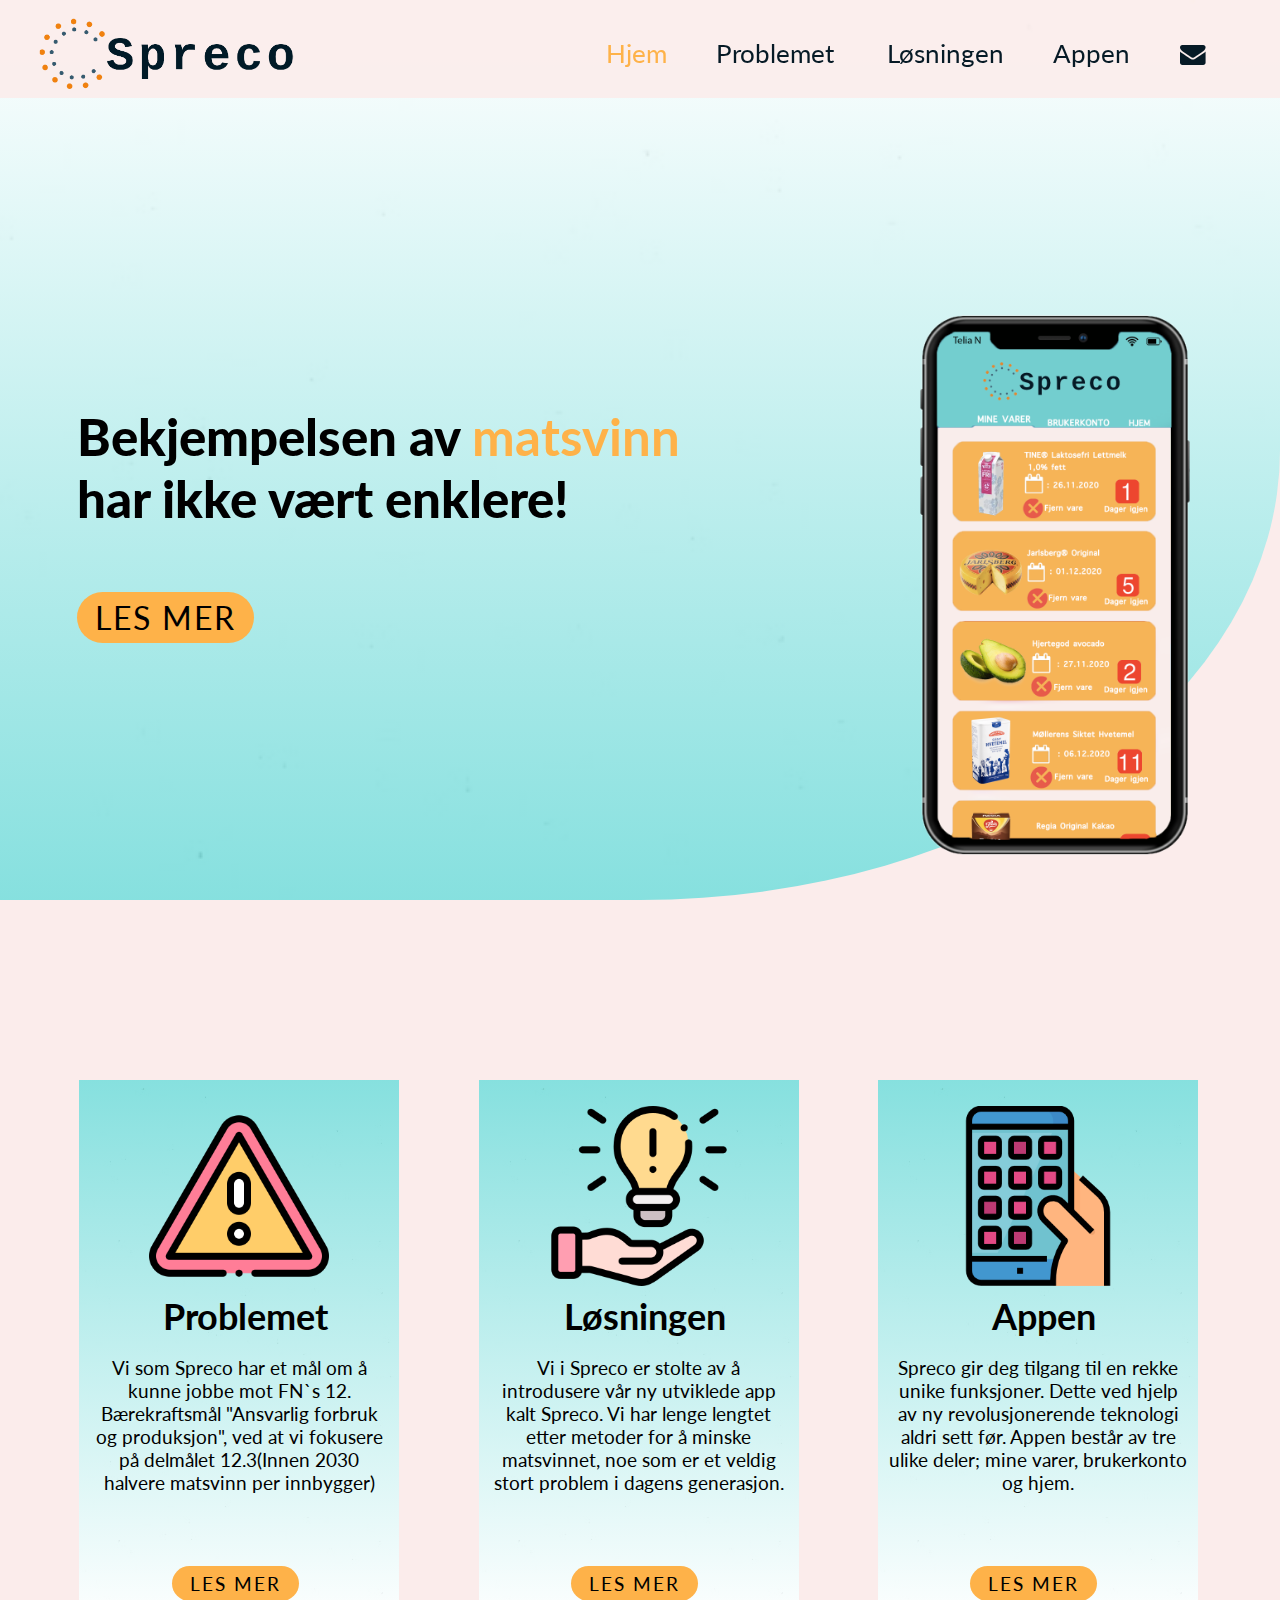
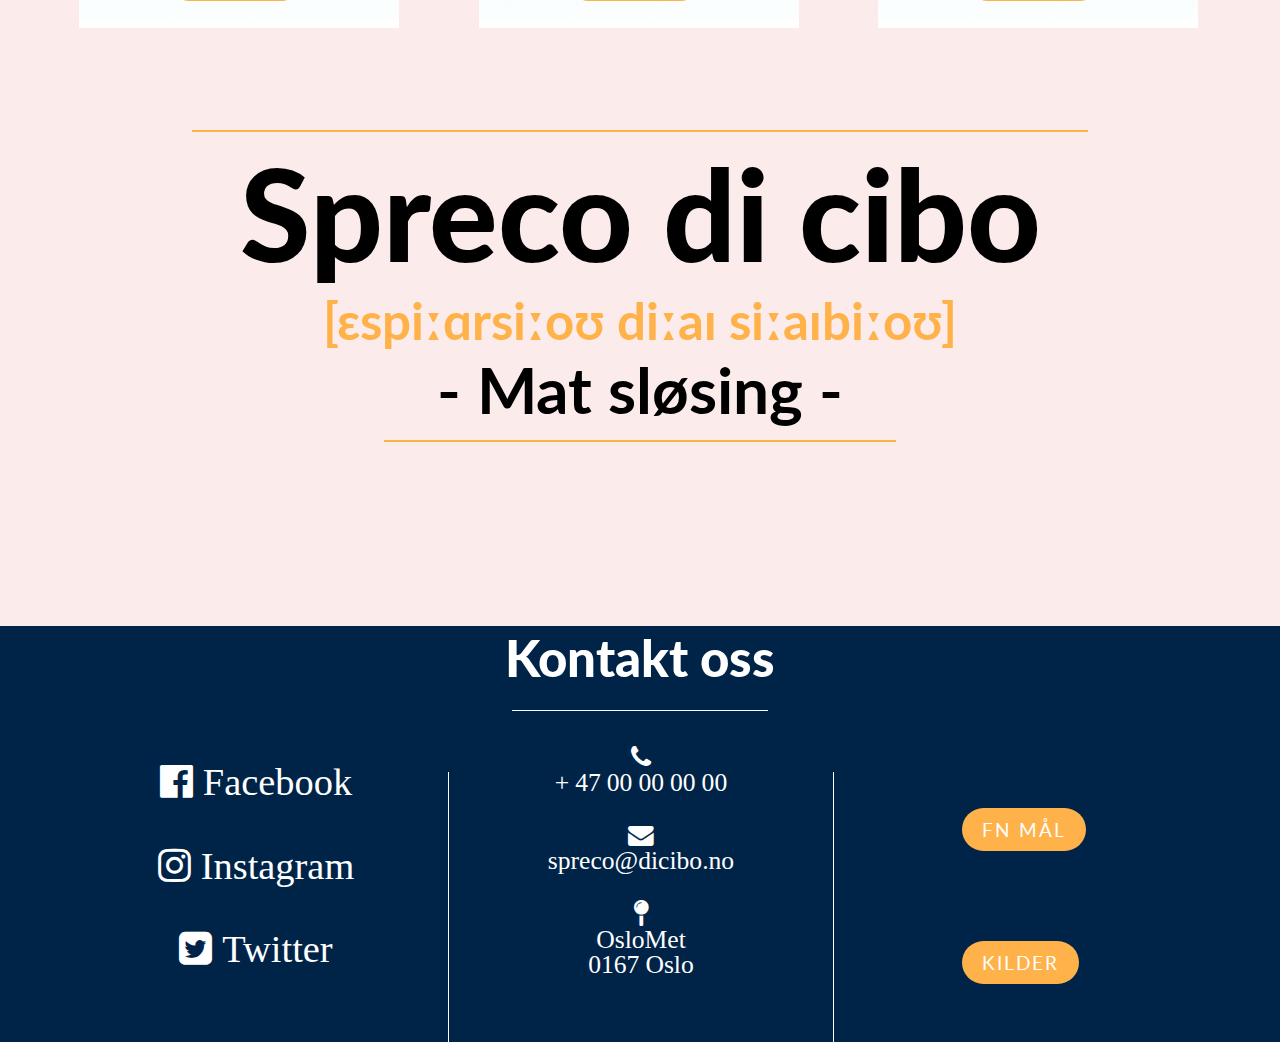
==== commit a7064c0b: "bar" ====
--- a/index.html
+++ b/index.html
@@ -8,7 +8,7 @@
 	<meta name="viewport" content="width=device-width, initial-scale=1.0">
 	<link rel="stylesheet" href="https://cdnjs.cloudflare.com/ajax/libs/font-awesome/4.7.0/css/font-awesome.min.css">
 	<title>Spreco</title>
-	<link rel="icon" type="image/gif/png" href="punkt.png"> 
+	<link rel="icon" type="image/gif/png" href="punkt.png">
 </head>
 <body>
 	<div class="main col-">
@@ -18,17 +18,16 @@
 					<a href= "index.html"><img  src="spreco123.png" alt="Bedriftslogo"></a>
 					</div>
 
-				<div class="nav col-small50 col-pad60" id="nav">
-				<a class="active" href="index.html">Hjem</a>
+					<div class="cssnav ">
+	         <input id="toggle" type="checkbox"><label for="toggle">&#9776;</label>
+	          <div class="menu">
+	            <a class="active" href="index.html">Hjem</a>
 	            <a href="problemet.html">Problemet </a>
 	            <a href="losning.html">Løsningen</a>
 	            <a href="app.html">Appen</a>
 	            <a href="#vindu3" id="envelope"><i class="fa fa-envelope" aria-hidden="true"></i></a>
-				</div>
-
-				<a href="javascript:void(0);" class="icon" id="b" onclick="myFunction()">
-				 <i class="fa fa-bars"></i>
-				 </a>
+	          </div>
+	        </div>
 			</div>
 
 		<div class="vindu1 col-small100 " id="vindu1">
@@ -138,7 +137,7 @@
 
 
 			function myFunction() {
-			var b=document.getElementById("b")	
+			var b=document.getElementById("b")
 		  var x = document.getElementById("nav");
 		  if (x.style.display === "block") {
 		    x.style.display = "none";
@@ -151,7 +150,7 @@
 		  }
 		}
 
-//scroll up btn code did we get from "w3schools.com" the url is("https://www.w3schools.com/howto/howto_js_scroll_to_top.asp")
+
 		mybutton = document.getElementById("myBtn");
 		window.onscroll = function() {scrollFunction()};
 
--- a/style.css
+++ b/style.css
@@ -34,6 +34,52 @@
 }
 
 
+/*-------------kilder--------------*/
+.Khovedboks{
+  padding-top:8vw;
+}
+.Khovedboks h1{
+  font-size: 4vw;
+}
+.Kpunkter{
+  padding-left: 5vw;
+}
+.Kpunkter li{
+  background-repeat: no-repeat;
+  background-position: left center;
+  background-size: 40px;
+  margin: 0;
+  padding: 16px 0 16px 84px;
+  list-style: none;
+  background-image: url('punkt.png');
+  font-size:1.8vw;
+}
+
+  .Ktittel{
+    text-align: center;
+  }
+  .Knedelinje{
+  height: 4px;
+  width: 20vw;
+  background: #FEB249;
+  display: inline-block;
+  }
+  .Kbilder{
+    padding-left: 5vw;
+  }
+  .Kbilder li{
+  background-repeat: no-repeat;
+  background-position: left center;
+  background-size: 40px;
+  margin: 0;
+  padding: 16px 0 16px 84px;
+  list-style: none;
+  background-image: url('punkt.png');
+  font-size:1.8vw;
+}
+.KtittelB{
+    text-align: center;
+  }
 
 
 /*--------------vindu1-------------*/
@@ -89,7 +135,6 @@
 }
 
 .nav a:hover{
-
   color: #FEB249;
 }
 .nav{
@@ -103,7 +148,47 @@
 
 }
 
-
+/*--------------------------Nav bar css ----------------------*/
+/*-----------------------------------------------------------*/
+.cssnav{
+  text-align: right;
+  height: 70px;
+  line-height: 70px;
+}
+.menu{
+  margin: 2vh 3vw 0 0;
+
+}
+.menu a{
+  clear: right;
+  text-decoration: none;
+  color: grey;
+  margin: 0 10px;
+  line-height: 70px;
+  font-size: 2vw;
+  color: rgb(6,26,38);
+  text-align: center;
+  padding-right: 2vw;
+
+
+}
+.menu a.active{
+  color: #FEB249;
+}
+.menu a:hover{
+  color: #FEB249;
+  transition: 0.2s ease;
+}
+
+label{
+  display: none;
+}
+#toggle{
+  display: none;
+}
+#tggle{
+  display: none;
+}
 
 .slagord{
   margin-top: 45vh;
@@ -151,7 +236,7 @@
 }
 .iphone img{
   float: right;
-  width: 60%;
+  height: 60vh;
   padding-right: 7vw;
 
 
@@ -383,7 +468,6 @@
 background-color:#53D3D1 ;
 }
 
-
 /*-----------------------------Problemet--------------------------------------*/
 .Pvindu1{
   background-image:linear-gradient(rgba(255,255,255,0.7),rgba(83, 211, 209,0.7)), url(./white.jpg);
@@ -928,98 +1012,12 @@
 .Abildeboks3{
   display: none;
 }
-/*-------------kilder--------------*/
-.Khovedboks{
-  margin-top: 15vh;
-}
-.Khovedboks h1{
-  font-size: 4vw;
-}
-.Kpunkter{
-  padding-left: 5vw;
-}
-.Kpunkter li{
-  background-repeat: no-repeat;
-  background-position: left center;
-  background-size: 40px;
-  margin: 0;
-  padding: 16px 0 16px 84px;
-  list-style: none;
-  background-image: url('punkt.png');
-  font-size:1.8vw;
-}
-
-  .Ktittel{
-    text-align: center;
-  }
-  .Knedelinje{
-  height: 4px;
-  width: 20vw;
-  background: #FEB249;
-  display: inline-block;
-  }
-
-  .Ktittel2{
-    text-align: center;
-    float: left;
-    margin-top: 3vh;
-  }
-  .Kkildebilde{
-    background-image:linear-gradient(rgba(83, 211, 209,0.7),rgba(255,255,255,0.7)), url(./white.jpg);
-    margin-left: 15vw;
-    margin-top: 5vh;
-    float: left;
-    padding-left: 1vw;
-    border-radius: 10px 10px 10px 10px;
-  }
- .Kkildebilde li{
-  background-repeat: no-repeat;
-  background-position: left center;
-  background-size: 40px;
-  margin-top: 5vh;
-  padding: 16px 0 16px 84px;
-  list-style: none;
-  background-image: url('punkt.png');
-  font-size:1.8vw;
-  float: left;
-}
-  .Kkildebilde img{
-    float: right;
-    width: 10vw;
-  }
-.Kkildeikoner{
-    background-image:linear-gradient(rgba(83, 211, 209,0.7),rgba(255,255,255,0.7)), url(./white.jpg);
-    margin-left: 15vw;
-    margin-top: 5vh;
-    float: left;
-    padding-left: 1vw;
-    border-radius: 10px 10px 10px 10px;
-}
- .Kkildeikoner li{
-  background-repeat: no-repeat;
-  background-position: left center;
-  background-size: 40px;
-  margin-top: 2vh;
-  padding: 16px 0 16px 84px;
-  list-style: none;
-  background-image: url('punkt.png');
-  font-size:1.8vw;
-  float: left;
-}
-
-
-  .Kkildeikoner i{
-  float: right;
-  font-size: 4vw;
-  padding-top: 4vh;
-}
-
 
 /*-------------------------------Responsiv----------------------*/
 
 
 [class*="col-"]{
-  border: black solid px;
+  border: black solid 0px;
 
 }
 
@@ -1097,9 +1095,65 @@
 
 }
 
-
-
-
+/*-----------------------------------------*/
+input[type="checkbox"] {
+  display: none;
+}
+
+label{
+  display: block;
+  cursor: pointer;
+  position: absolute;
+  font-size: 6vw;
+  right: 8vw;
+  top: 1vh;
+  z-index: 100;
+  color: black;
+}
+#tggle{
+  display: none;
+}
+.menu{
+  position: absolute;
+  top: -2vh;
+  width: 100vw;
+  height: 100vh;
+  display: none;
+  background-color: #002447;
+  z-index: 50;
+
+}
+.menu a{
+  display: block;
+  width: 100%;
+  color: white;
+  font-size: 6vw;
+  margin-top: 10vh;
+  margin-bottom: 2vh;
+  float: left;
+}
+.menu a:hover{
+  color: #FEB249;
+}
+.menu a.active{
+  color: #FEB249;
+}
+#toggle:checked + label +.menu{
+  display: block;
+
+}
+#tggle:checked + label +.menu{
+  display: block;
+
+}
+
+input[type="checkbox"]:checked + label {
+  display: none;
+}
+
+
+
+/*----------------------------------------------*/
 
 .iphone{
   display: none;
@@ -1163,15 +1217,18 @@
 
 }
 .knapptboks3a{
-  float: left;
-  margin-left: 0vw;
+
+  margin-left: -2vw;
   margin-top: 0vh;
+  margin-bottom: 3vh;
   font-size: 2vw;
 }
 .knapptboks3b{
   float: right;
-  margin-left: 0;
-  margin-top: 0;
+  margin-left: 0vw;
+  margin-right: -4vw;
+  margin-top: 0vh;
+  margin-bottom: 0vh;
   font-size: 2vw;
 
 }
@@ -1464,30 +1521,6 @@
 .Abildeboks2 img{
   display: none;
 }
-/*---------------kilder-----------*/
-.Khovedboks h1{
-  font-size: 7vw;
-}
-
-.Kpunkter li{
-  font-size:4.8vw;
-}
-
-.Kkildebilde li{
- 
-  font-size:4.8vw;
-}
-
- .Kkildeikoner li{
-  font-size: 4.8vw;
-}
-  .Kkildeikoner i{
- font-size: 11vw;
-}
-.Kkildebilde img{
-    width: 30vw;
-  }
-
 }
 
 
@@ -1520,6 +1553,10 @@
   .nav{
     margin-top: 5vh;
   }
+.menu a{
+  font-size: 2.8vw;
+  padding-right: 0vw;
+}
 
 
 
@@ -1530,13 +1567,11 @@
     font-size: 3vw;
   }
   .iphone{
-    top: 35vh;
+    top: 25vh;
   }
- .iphone img{
-  width: 90%;
- 
-
-}
+  .iphone img{
+    height: 70vh;
+  }
 
   .ttekst{
     float: right;
@@ -1859,112 +1894,21 @@
 .Abildeboks1{
     display: none;
 }
-/*---------------Kilder-------------*/
-.Khovedboks h1{
-  font-size: 6vw;
-}
-
-.Kpunkter li{
-  font-size:3.8vw;
-}
-
-.Kkildebilde li{
- 
-  font-size:3.8vw;
-}
-.Kkildebilde img{
-  width:40vw;
-}
-
- .Kkildeikoner li{
-  font-size: 3.8vw;
-}
-  .Kkildeikoner i{
- font-size: 10vw;
-}
-.Kkildebilde img{
-    width: 20vw;
-  }
 
 }
 
 
 @media only screen and (min-width: 790px) and (max-width: 960px){
-
- /*-----------------HOVEDSIDE---------------*/ 
-.nav a{
+.menu a{
+  font-size: 2.5vw;
+}
+
+  .nav a{
   padding-right: 2vw;
   font-size: 2.5vw;
 
 }
-.slagord h1{
-  font-size: 4.5vw;
-}
-
-.slagordknapp{
-  font-size: 3vw;
-}
- .iphone{
-    top: 35vh;
-  }
- .iphone img{
-  width: 80%;
- 
-
-}
-
-.ttekst h2{
-  font-size: 3.3vw;
-}
-.ttekst p{
-  font-size: 2vw;
-}
-
-.knapptboks{
-  font-size: 2vw;
-  margin-left: 6vw;
-}
-
-#myBtn {
-  font-size: 4.5vw;
-}
-
-
-
-.nedelinje{
-  height: 2px;
-  width: 40vw;
-  background: #FEB249 ;
-  display: inline-block;
-  margin-left:30vw;
-}
-.nedelinjek{
-  height: 1px;
-  width: 20vw;
-  background: white;
-  display: inline-block;
-  margin-left:40vw;
-
-}
-.tittel1{
-  margin-top: 10vh;
-}
-
-.tittel1 h1{
-  font-size: 10.5vw;
-
-}
-.tittel1 h3{
-  font-size: 4.5vw;
-}
-.tittel1 h2{
-  font-size: 5.5vw;
-
-}
-
-
- /*-----------------Problemet---------------*/ 
-.Pslagord h1{
+  .Pslagord h1{
   font-size: 4.5vw;
   padding-left: 1vw;
 
@@ -2056,6 +2000,7 @@
   background-color: #FEB249;
 }
 .knapptboks3b{
+
   display: inline-block;
   padding:10px 20px;
   margin-left: 10vw;
@@ -2069,7 +2014,6 @@
   background-color: #FEB249;
 }
 
-
 /*-----------------------------LØSNIIIIIIIIIIIING!!!!!!-----------------------*/
 
 .Lslagord h1{
@@ -2082,6 +2026,8 @@
 
 }
 
+
+
 .Ltittel{
   font-size: 3.1vw;
 
@@ -2089,7 +2035,8 @@
 
 
 .Lttekst p{
-  font-size: 2.1vw;}
+  font-size: 2.1vw;
+}
 
 .Ltpunkter{
   font-size: 2.5vw;
@@ -2119,17 +2066,23 @@
 .Lbildetekst{
   margin-left: 5vw;
   margin-top: 7vh;
+  float: left;
   font-size: 2vw;
 }
 .Lnedelinjek2{
   height: 2px;
   width: 70vw;
+  background: #FEB249;
+  display: inline-block;
   margin-left:9vw;
   margin-top: 5vh;
 }
 .Lbordervenstre{
  height: 30vh;
   width: 2px;
+  background: #FEB249;
+  display: inline-block;
+  float: left;
   margin-top: 13vh;
   margin-left: 5vw;
 
@@ -2137,7 +2090,7 @@
 .Lborderhøyre{
  height: 30vh;
   width: 2px;
-´
+
   margin-top: -27vh;
   margin-left: 90vw;
 }
@@ -2175,68 +2128,3 @@
 
   font-size: 2.5vw;
 }
-
-/*------------------------------- APP BREAKPOINT ----------------------------*/
-.Atekstboks1 {
-  font-size: 2vw;
-}
-.Atekstboks1 h1{
-  font-size: 4.5vw;
-}
-.Atekstboks1 p{
-  font-size: 2.5vw;
-}
-.Atekstboks1 li{
-  font-size: 2.2vw;
-}
-.Atekstboks2{
-  font-size: 2.2vw;
-}
-.Atekstboks2 h1{
-  font-size: 4vw;
-}
-.Abildeboks1 {
-  margin-top: 25vh;
-}
-.Abildeboks1 img{
-  width: 50vw;
-}
-.Abildeboks2 {
-  margin-top: 18vh;
-}
-.Abildeboks2 img{
-  width: 25vw;
-}
-.Aappstore{
-  margin-top: 4vh;
-}
-.Aappstore img{
-  width: 20vw;
-  margin-right: 3vw; 
-}
-/*------------------------------- Kilder ----------------------------*/
-.Khovedboks h1{
-  font-size: 5vw;
-}
-
-.Kpunkter li{
-  font-size:2.8vw;
-}
-
-.Kkildebilde li{
- 
-  font-size:2.8vw;
-}
-
- .Kkildeikoner li{
-  font-size: 2.8vw;
-}
-  .Kkildeikoner i{
- font-size: 9vw;
-}
-.Kkildebilde img{
-    width: 15vw;
-  }
-
-
-}
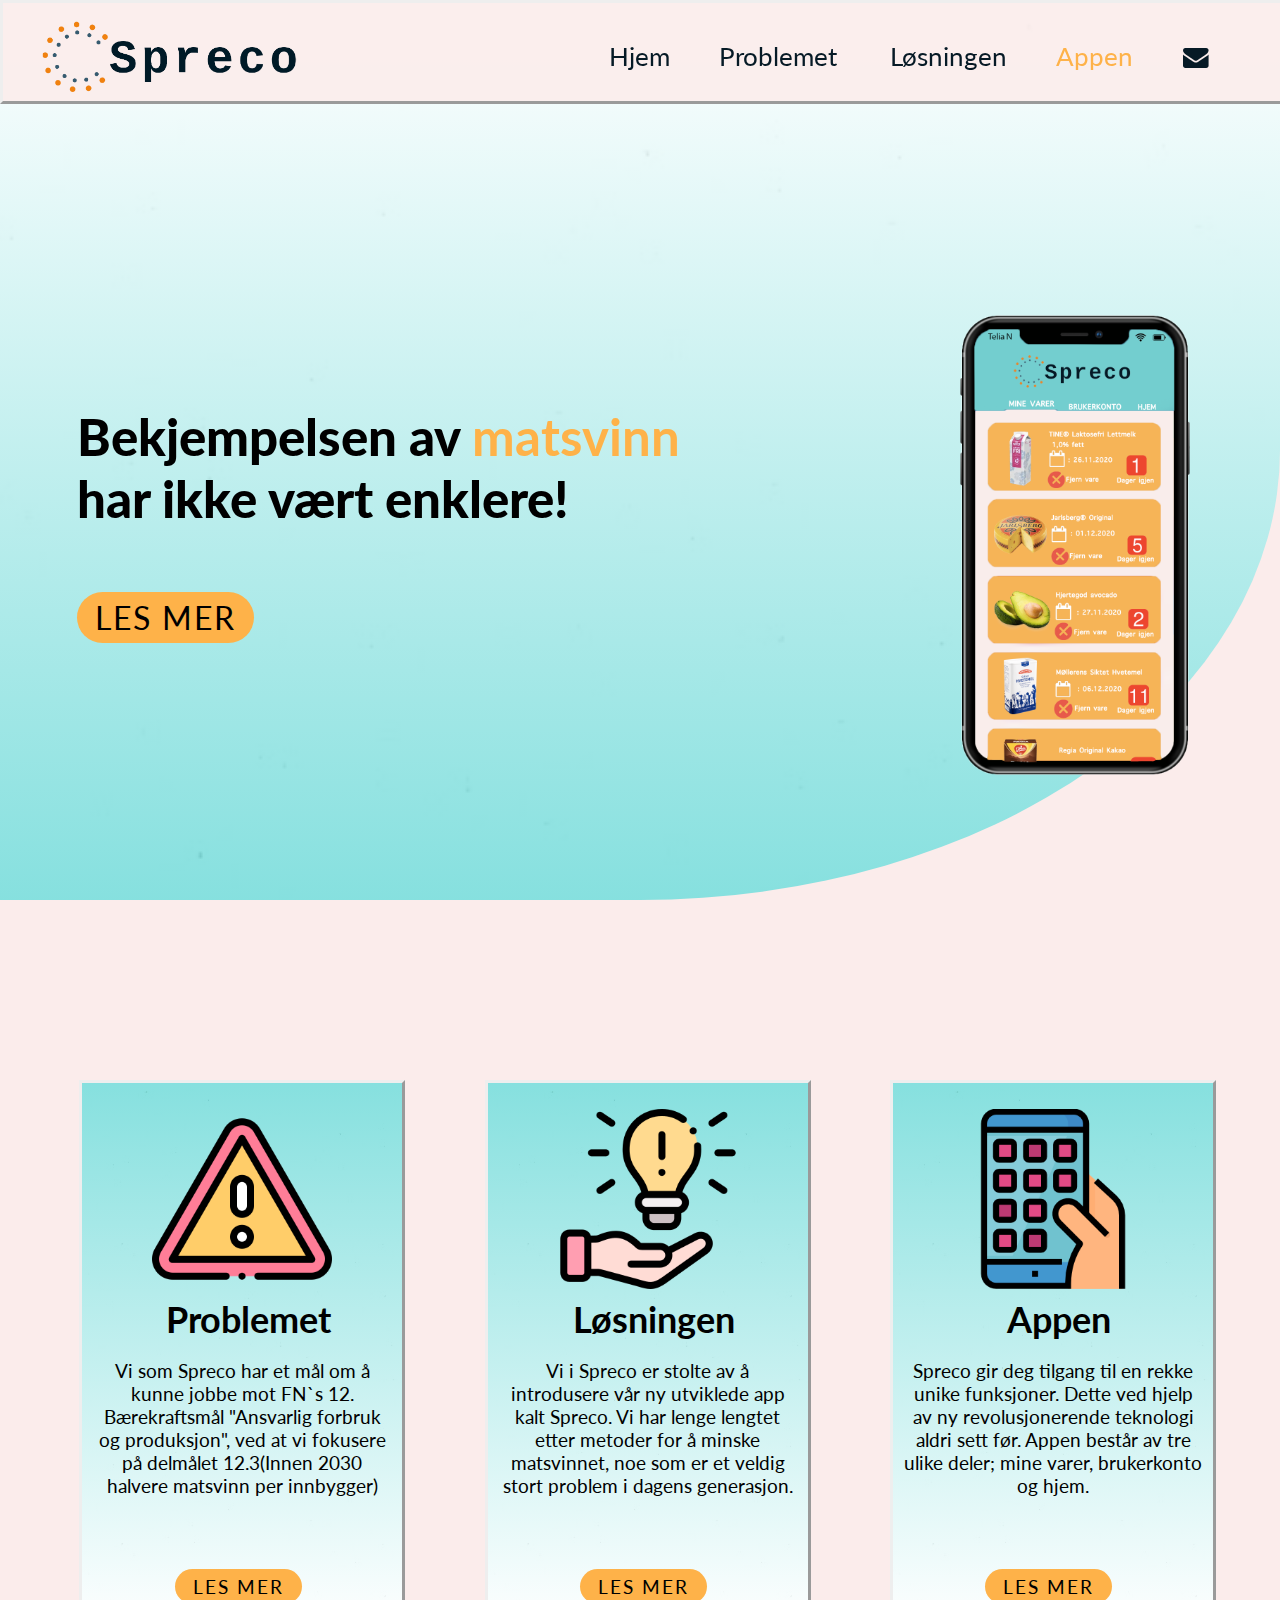
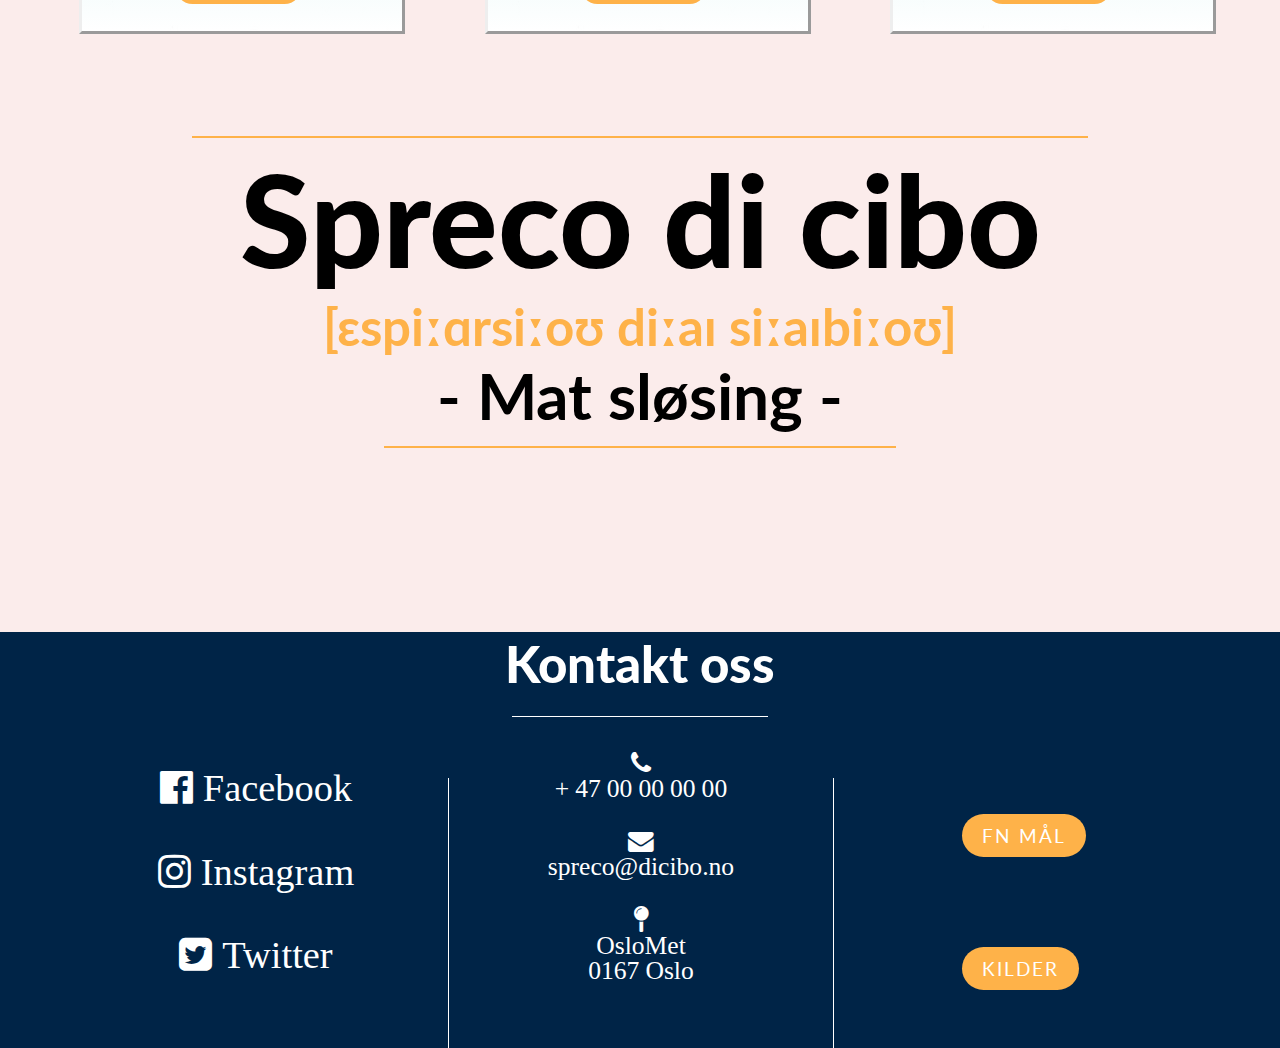
==== commit acc8c874: "Merge branch 'master' into kontaktknappfix" ====
--- a/index.html
+++ b/index.html
@@ -1,176 +1,151 @@
 <!DOCTYPE html>
 <html lang="nb">
-<head>
-	<meta charset="utf-8">
-	<link rel="stylesheet" type="text/css" href="style.css">
-	<link rel="preconnect" href="https://fonts.gstatic.com">
-	<link href="https://fonts.googleapis.com/css2?family=Lato:ital,wght@0,400;0,700;0,900;1,300&display=swap" rel="stylesheet">
-	<meta name="viewport" content="width=device-width, initial-scale=1.0">
-	<link rel="stylesheet" href="https://cdnjs.cloudflare.com/ajax/libs/font-awesome/4.7.0/css/font-awesome.min.css">
-	<title>Spreco</title>
-	<link rel="icon" type="image/gif/png" href="punkt.png">
-</head>
-<body>
-	<div class="main col-">
 
-			<div class="bar col-small100 " >
-				<div class="logo col-small20 col-mob40 col-pad30">
-					<a href= "index.html"><img  src="spreco123.png" alt="Bedriftslogo"></a>
-					</div>
+    <head>
+        <meta charset="utf-8">
+        <link rel="stylesheet" type="text/css" href="style.css">
+        <link rel="preconnect" href="https://fonts.gstatic.com">
+        <link href="https://fonts.googleapis.com/css2?family=Lato:ital,wght@0,400;0,700;0,900;1,300&display=swap" rel="stylesheet">
+        <meta name="viewport" content="width=device-width, initial-scale=1.0">
+        <link rel="stylesheet" href="https://cdnjs.cloudflare.com/ajax/libs/font-awesome/4.7.0/css/font-awesome.min.css">
+        <title>Spreco</title>
+        <link rel="icon" type="image/gif/png" href="punkt.png">
+    </head>
+    <body>
+        <div class="main col-">
 
-					<div class="cssnav ">
-	         <input id="toggle" type="checkbox"><label for="toggle">&#9776;</label>
-	          <div class="menu">
-	            <a class="active" href="index.html">Hjem</a>
-	            <a href="problemet.html">Problemet </a>
-	            <a href="losning.html">Løsningen</a>
-	            <a href="app.html">Appen</a>
-	            <a href="#vindu3" id="envelope"><i class="fa fa-envelope" aria-hidden="true"></i></a>
-	          </div>
-	        </div>
-			</div>
+<!----------------- Nav bar ----------->
+            <div class="bar col-small100" >
+                <div class="logo col-small20 col-mob40 col-pad30">
+                    <a href= "index.html"><img  src="spreco123.png" alt="Bedriftslogo"></a>
+                </div>
+                <div class="cssnav ">
+               <input id="toggle" type="checkbox"><label for="toggle">&#9776;</label>
+                <div class="menu">
+                  <a href="index.html">Hjem</a>
+                  <a href="problemet.html">Problemet </a>
+                  <a href="losning.html">Løsningen</a>
+                  <a  class="active" href="app.html">Appen</a>
+                  <a href="#vindu3" id="envelope"><i class="fa fa-envelope" aria-hidden="true"></i></a>
+                </div>
+				      </div>
+            </div>
+<!----------------- Vindu 1 ----------->
+            <div class="vindu1 col-small100 " id="vindu1">
+                <div class="slagord col-small50 col-mob100">
+                    <h1>Bekjempelsen av  <mark id="matsvinn"> matsvinn</mark> har ikke vært enklere!</h1>
+                    <a href="#vindu2" class="slagordknapp">Les mer</a>
+                </div>
+            </div>
 
-		<div class="vindu1 col-small100 " id="vindu1">
-			<div class="slagord col-small50 col-mob100">
-				<h1>Bekjempelsen av  <mark id="matsvinn"> matsvinn</mark> har ikke vært enklere!</h1>
-				<a href="#vindu2" class="slagordknapp">Les mer</a>
-			</div>
-		</div>
-		<div class="iphone col-small30">
-				<img src="mockupMobil.png" alt="Eksempel mockup mobil av appen">
-			</div>
+            <div class="iphone col-small30">
+                <img src="mockupMobil.png" alt="Eksempel mockup mobil av appen">
+            </div>
 
+<!----------------- Vindu 2 ----------->
+            <div class="vindu2 col-small100" id="vindu2">
+                <div class="tboks col-small25 col-mob90 col-pad90">
+                    <div class="tlogo col-pad20">
+                        <img src="problemlogo.png" alt="Varseltrekant ikon">
+                    </div>
+                    <div class="ttekst col-pad70">
+                        <h2 align="center">Problemet</h2>
+                        <br>
+                        <p  align="center">Vi som Spreco har et mål om å kunne jobbe mot FN`s 12. Bærekraftsmål "Ansvarlig forbruk og produksjon", ved at vi fokusere på delmålet 12.3(Innen 2030 halvere matsvinn per innbygger) </p>
+                    </div>
+                    <a href="problemet.html" class="knapptboks">Les mer</a>
+                </div>
+                <div class="tboks col-small25 col-mob90 col-pad90">
+                    <div class="tlogo col-pad20">
+                        <img src="løsninglogo.png" alt="Lyspære ikon">
+                    </div>
+                    <div class="ttekst col-pad70">
+                        <h2  align="center ">Løsningen</h2>
+                        <br>
+                        <p  align="center">Vi i Spreco er stolte av å introdusere vår ny utviklede app kalt Spreco.
+                            Vi har lenge lengtet etter metoder for å minske matsvinnet, noe som er et veldig stort problem i dagens generasjon.
+                        </p>
+                    </div>
+                    <a href="losning.html" class="knapptboks">Les mer</a>
+                </div>
+                <div class="tboks col-small25 col-mob90 col-pad90">
+                    <div class="tlogo col-pad20">
+                        <img src="applogo.png" alt="Mobil ikon">
+                    </div>
+                    <div class="ttekst col-pad70">
+                        <h2  align="center">Appen</h2>
+                        <br>
+                        <p  align="center">Spreco gir deg tilgang til en rekke unike funksjoner. Dette ved hjelp av ny revolusjonerende teknologi aldri sett før. Appen består av tre ulike deler; mine varer, brukerkonto og hjem. </p>
+                    </div>
+                    <a href="app.html" class="knapptboks" >Les mer</a>
+                </div>
+                <a onclick="topFunction()" id="myBtn" title="Go to top" href=" #vindu1"><i class="fa fa-arrow-circle-up" aria-hidden="true"></i></a>
+                <div class="tittel1 col-small100">
+                    <div class="oppelinje"></div>
+                    <h1 align="center">Spreco di cibo</h1>
+                    <h3 align="center" >[ɛspiːɑrsiːoʊ diːaɪ siːaɪbiːoʊ]</h3>
+                    <h2 align="center"> - Mat sløsing -</h2>
+                    <div class="nedelinje"></div>
+                </div>
+            </div>
 
+<!----------------- Kontakt oss vindu----------->
+            <div class="vindu3 col-small100" id="vindu3">
+                <div class="tittelk col-small100">
+                    <h1 align="center">Kontakt oss</h1>
+                    <div class="nedelinjek col-"></div>
+                </div>
+                <div class="kontaktboks1 col-small30 col-mob40">
+                    <a href="https://www.facebook.com/" class="fa fa-facebook-official" target="_blank" style="text-decoration:none"> Facebook</a>
+                    <a href="https://www.instagram.com/" class="fa fa-instagram" target="_blank" style="text-decoration:none">  Instagram</a>
+                    <a href="https://www.twitter.com/" class="fa fa-twitter-square" target="_blank" style="text-decoration:none">  Twitter</a>
+                </div>
+                <div class="borderhøyre"></div>
+                <div class="kontaktboks2 col-small30 col-mob40">
+                    <a href="tel:47000000001" class="fa fa-phone" style="text-decoration:none"> <br> + 47 00 00 00 00</a>
+                    <a href="mailto:SPRECO@diCibo.no" class="fa fa-envelope" style="text-decoration:none"><br>spreco@dicibo.no</a>
+                    <a href="https://g.page/OsloMet-storbyuniversitetet" target="_blank" class="fa fa-map-pin" style="text-decoration:none"><br>OsloMet <br> 0167 Oslo </a>
+                </div>
+                <div class="bordervenstre"></div>
+                <div class="kontaktboks3 col-small30 col-mob50">
+                    <a href="https://www.un.org/sustainabledevelopment/sustainable-consumption-production/" target="_blank" class="knapptboks3a" >FN Mål</a>
+                    <a href="kilder.html" class="knapptboks3b" >Kilder</a>
+                </div>
+            </div>
+        </div>
 
-		<div class="vindu2 col-small100" id="vindu2">
-			<div class="tboks col-small25 col-mob90 col-pad90">
-
-				<div class="tlogo col-pad20">
-				<img src="problemlogo.png" alt="Varseltrekant ikon">
-				</div>
-				<div class="ttekst col-pad70">
-				<h2 align="center">Problemet</h2>
-				<br>
-				<p  align="center">Vi som Spreco har et mål om å kunne jobbe mot FN`s 12. Bærekraftsmål "Ansvarlig forbruk og produksjon", ved at vi fokusere på delmålet 12.3(Innen 2030 halvere matsvinn per innbygger) </p>
-				</div>
-				<a href="problemet.html" class="knapptboks">Les mer</a>
-
-			</div>
-			<div class="tboks col-small25 col-mob90 col-pad90">
-				<div class="tlogo col-pad20">
-				<img src="løsninglogo.png" alt="Lyspære ikon">
-				</div>
-				<div class="ttekst col-pad70">
-				<h2  align="center ">Løsningen</h2>
-				<br>
-				<p  align="center">Vi i Spreco er stolte av å introdusere vår ny utviklede app kalt Spreco.
-            	Vi har lenge lengtet etter metoder for å minske matsvinnet, noe som er et veldig stort problem i dagens generasjon.
-            </p>
-				</div>
-				<a href="losning.html" class="knapptboks">Les mer</a>
-
-
-			</div>
-			<div class="tboks col-small25 col-mob90 col-pad90">
-				<div class="tlogo col-pad20">
-				<img src="applogo.png" alt="Mobil ikon">
-				</div>
-				<div class="ttekst col-pad70">
-				<h2  align="center">Appen</h2>
-				<br>
-				<p  align="center">Spreco gir deg tilgang til en rekke unike funksjoner. Dette ved hjelp av ny revolusjonerende teknologi aldri sett før. Appen består av tre ulike deler; mine varer, brukerkonto og hjem. </p>
-				</div>
-
-				<a href="app.html" class="knapptboks" >Les mer</a>
-
-			</div>
-
-			<a onclick="topFunction()" id="myBtn" title="Go to top" href=" #vindu1"><i class="fa fa-arrow-circle-up" aria-hidden="true"></i></a>
-
-			<div class="tittel1 col-small100">
-				<div class="oppelinje"></div>
-				<h1 align="center">Spreco di cibo</h1>
-				<h3 align="center" >[ɛspiːɑrsiːoʊ diːaɪ siːaɪbiːoʊ]</h3>
-				<h2 align="center"> - Mat sløsing -</h2>
-				<div class="nedelinje"></div>
-
-			</div>
-
-		</div>
-		<div class="vindu3 col-small100" id="vindu3">
-			<div class="tittelk col-small100">
-				<h1 align="center">Kontakt oss</h1>
-				<div class="nedelinjek col-"></div>
-				</div>
-
-
-				<div class="kontaktboks1 col-small30 col-mob40">
-					<a href="https://www.facebook.com/" class="fa fa-facebook-official" target="_blank" style="text-decoration:none"> Facebook</a>
-					<a href="https://www.instagram.com/" class="fa fa-instagram" target="_blank" style="text-decoration:none">  Instagram</a>
-					<a href="https://www.twitter.com/" class="fa fa-twitter-square" target="_blank" style="text-decoration:none">  Twitter</a>
-				</div>
-				<div class="borderhøyre"></div>
-				<div class="kontaktboks2 col-small30 col-mob40">
-					<a href="tel:47000000001" class="fa fa-phone" style="text-decoration:none"> <br> + 47 00 00 00 00</a>
-					<a href="mailto:SPRECO@diCibo.no" class="fa fa-envelope" style="text-decoration:none"><br>spreco@dicibo.no</a>
-					<a href="https://g.page/OsloMet-storbyuniversitetet" target="_blank" class="fa fa-map-pin" style="text-decoration:none"><br>OsloMet <br> 0167 Oslo </a>
-
-				</div>
-				<div class="bordervenstre"></div>
-
-				<div class="kontaktboks3 col-small30 col-mob50">
-					<a href="https://www.un.org/sustainabledevelopment/sustainable-consumption-production/" target="_blank" class="knapptboks3a" >FN Mål</a>
-					<a href="kilder.html" class="knapptboks3b" >Kilder</a>
-
-				</div>
-
-
-
-
-		</div>
-
-
-
-	</div>
-
-	<script type="text/javascript">
-
-
-			function myFunction() {
-			var b=document.getElementById("b")
-		  var x = document.getElementById("nav");
-		  if (x.style.display === "block") {
-		    x.style.display = "none";
-		    b.style.color="black";
-		  }
-		   else {
-		    x.style.display = "block";
-		    b.style.color="white";
-
-		  }
-		}
-
-
-		mybutton = document.getElementById("myBtn");
-		window.onscroll = function() {scrollFunction()};
-
-		function scrollFunction() {
-		  if (document.body.scrollTop > 590 || document.documentElement.scrollTop > 590) {
-		    mybutton.style.display = "block";
-		  } else {
-		    mybutton.style.display = "none";
-		  }
-		}
-
-
-		function topFunction() {
-		  document.body.scrollTop = 0;
-		  document.documentElement.scrollTop = 0;
-		}
-	</script>
-
-
-
-
-</body>
+        <script type="text/javascript">
+            function myFunction() {
+            var b=document.getElementById("b")	
+             var x = document.getElementById("nav");
+             if (x.style.display === "block") {
+               x.style.display = "none";
+               b.style.color="black";
+             }
+              else {
+               x.style.display = "block";
+               b.style.color="white";
+            
+             }
+            }
+            
+            //scroll up btn koden fikk vi fra "w3schools.com" url`en er("https://www.w3schools.com/howto/howto_js_scroll_to_top.asp")
+            mybutton = document.getElementById("myBtn");
+            window.onscroll = function() {scrollFunction()};
+            
+            function scrollFunction() {
+             if (document.body.scrollTop > 590 || document.documentElement.scrollTop > 590) {
+               mybutton.style.display = "block";
+             } else {
+               mybutton.style.display = "none";
+             }
+            }
+            
+            
+            function topFunction() {
+             document.body.scrollTop = 0;
+             document.documentElement.scrollTop = 0;
+            }
+        </script>
+    </body>
 </html>
--- a/style.css
+++ b/style.css
@@ -33,53 +33,6 @@
 
 }
 
-
-/*-------------kilder--------------*/
-.Khovedboks{
-  padding-top:8vw;
-}
-.Khovedboks h1{
-  font-size: 4vw;
-}
-.Kpunkter{
-  padding-left: 5vw;
-}
-.Kpunkter li{
-  background-repeat: no-repeat;
-  background-position: left center;
-  background-size: 40px;
-  margin: 0;
-  padding: 16px 0 16px 84px;
-  list-style: none;
-  background-image: url('punkt.png');
-  font-size:1.8vw;
-}
-
-  .Ktittel{
-    text-align: center;
-  }
-  .Knedelinje{
-  height: 4px;
-  width: 20vw;
-  background: #FEB249;
-  display: inline-block;
-  }
-  .Kbilder{
-    padding-left: 5vw;
-  }
-  .Kbilder li{
-  background-repeat: no-repeat;
-  background-position: left center;
-  background-size: 40px;
-  margin: 0;
-  padding: 16px 0 16px 84px;
-  list-style: none;
-  background-image: url('punkt.png');
-  font-size:1.8vw;
-}
-.KtittelB{
-    text-align: center;
-  }
 
 
 /*--------------vindu1-------------*/
@@ -236,7 +189,7 @@
 }
 .iphone img{
   float: right;
-  height: 60vh;
+  width: 60%;
   padding-right: 7vw;
 
 
@@ -365,13 +318,7 @@
   font-size: 2vw;
 
 }
-/*.nedelinjek{
-  height: 1px;
-  width: 30vw;
-  background: #FFF ;
-  display: inline-block;
-  margin-left:35vw;
-}*/
+
 .kontaktboks1{
   float: left;
   margin-left:5vw;
@@ -468,6 +415,7 @@
 background-color:#53D3D1 ;
 }
 
+
 /*-----------------------------Problemet--------------------------------------*/
 .Pvindu1{
   background-image:linear-gradient(rgba(255,255,255,0.7),rgba(83, 211, 209,0.7)), url(./white.jpg);
@@ -1012,12 +960,97 @@
 .Abildeboks3{
   display: none;
 }
+/*-------------kilder--------------*/
+.Khovedboks{
+  margin-top: 15vh;
+}
+.Khovedboks h1{
+  font-size: 4vw;
+}
+.Kpunkter{
+  margin-left:5vw;
+}
+.Kpunkter li{
+  background-repeat: no-repeat;
+  background-position: left center;
+  background-size: 40px;
+  padding: 16px 0 16px 84px;
+  list-style: none;
+  background-image: url('punkt.png');
+  font-size:1.8vw;
+}
+
+  .Ktittel{
+    text-align: center;
+  }
+  .Knedelinje{
+  height: 4px;
+  width: 20vw;
+  background: #FEB249;
+  display: inline-block;
+  }
+
+  .Ktittel2{
+    text-align: center;
+    float: left;
+    margin-top: 3vh;
+  }
+  .Kkildebilde{
+    background-image:linear-gradient(rgba(83, 211, 209,0.7),rgba(255,255,255,0.7)), url(./white.jpg);
+    margin-left: 15vw;
+    margin-top: 5vh;
+    float: left;
+    padding-left: 1vw;
+    border-radius: 10px 10px 10px 10px;
+  }
+ .Kkildebilde li{
+  background-repeat: no-repeat;
+  background-position: left center;
+  background-size: 40px;
+  margin-top: 5vh;
+  padding: 16px 0 16px 84px;
+  list-style: none;
+  background-image: url('punkt.png');
+  font-size:1.8vw;
+  float: left;
+}
+  .Kkildebilde img{
+    float: right;
+    width: 10vw;
+  }
+.Kkildeikoner{
+    background-image:linear-gradient(rgba(83, 211, 209,0.7),rgba(255,255,255,0.7)), url(./white.jpg);
+    margin-left: 15vw;
+    margin-top: 5vh;
+    float: left;
+    padding-left: 1vw;
+    border-radius: 10px 10px 10px 10px;
+}
+ .Kkildeikoner li{
+  background-repeat: no-repeat;
+  background-position: left center;
+  background-size: 40px;
+  margin-top: 2vh;
+  padding: 16px 0 16px 84px;
+  list-style: none;
+  background-image: url('punkt.png');
+  font-size:1.8vw;
+  float: left;
+}
+
+
+  .Kkildeikoner i{
+  float: right;
+  font-size: 4vw;
+  padding-top: 4vh;
+}
+
 
 /*-------------------------------Responsiv----------------------*/
 
 
 [class*="col-"]{
-  border: black solid 0px;
+  border: black solid px;
 
 }
 
@@ -1521,6 +1554,30 @@
 .Abildeboks2 img{
   display: none;
 }
+/*---------------kilder-----------*/
+.Khovedboks h1{
+  font-size: 7vw;
+}
+
+.Kpunkter li{
+  font-size:4vw;
+}
+
+.Kkildebilde li{
+ 
+  font-size:4.8vw;
+}
+
+ .Kkildeikoner li{
+  font-size: 4.8vw;
+}
+  .Kkildeikoner i{
+ font-size: 11vw;
+}
+.Kkildebilde img{
+    width: 30vw;
+  }
+
 }
 
 
@@ -1560,6 +1617,8 @@
 
 
 
+
+
   .slagord h1{
     font-size: 6vw;
   }
@@ -1567,11 +1626,13 @@
     font-size: 3vw;
   }
   .iphone{
-    top: 25vh;
+    top: 35vh;
   }
-  .iphone img{
-    height: 70vh;
-  }
+ .iphone img{
+  width: 90%;
+ 
+
+}
 
   .ttekst{
     float: right;
@@ -1894,6 +1955,33 @@
 .Abildeboks1{
     display: none;
 }
+/*---------------Kilder-------------*/
+.Khovedboks h1{
+  font-size: 6vw;
+}
+
+.Kpunkter li{
+  font-size:3.8vw;
+}
+
+
+.Kkildebilde li{
+ 
+  font-size:3.8vw;
+}
+.Kkildebilde img{
+  width:40vw;
+}
+
+ .Kkildeikoner li{
+  font-size: 3.8vw;
+}
+  .Kkildeikoner i{
+ font-size: 10vw;
+}
+.Kkildebilde img{
+    width: 20vw;
+  }
 
 }
 
@@ -1901,6 +1989,39 @@
 @media only screen and (min-width: 790px) and (max-width: 960px){
 .menu a{
   font-size: 2.5vw;
+
+}
+.slagord h1{
+  font-size: 4.5vw;
+}
+
+.slagordknapp{
+  font-size: 3vw;
+}
+ .iphone{
+    top: 35vh;
+  }
+ .iphone img{
+  width: 80%;
+ 
+
+}
+
+.ttekst h2{
+  font-size: 3.3vw;
+}
+.ttekst p{
+  font-size: 2vw;
+}
+
+.knapptboks{
+  font-size: 2vw;
+  margin-left: 6vw;
+}
+
+#myBtn {
+  font-size: 4.5vw;
+
 }
 
   .nav a{
@@ -2014,6 +2135,8 @@
   background-color: #FEB249;
 }
 
+
+
 /*-----------------------------LØSNIIIIIIIIIIIING!!!!!!-----------------------*/
 
 .Lslagord h1{
@@ -2026,8 +2149,6 @@
 
 }
 
-
-
 .Ltittel{
   font-size: 3.1vw;
 
@@ -2035,8 +2156,7 @@
 
 
 .Lttekst p{
-  font-size: 2.1vw;
-}
+  font-size: 2.1vw;}
 
 .Ltpunkter{
   font-size: 2.5vw;
@@ -2066,23 +2186,17 @@
 .Lbildetekst{
   margin-left: 5vw;
   margin-top: 7vh;
-  float: left;
   font-size: 2vw;
 }
 .Lnedelinjek2{
   height: 2px;
   width: 70vw;
-  background: #FEB249;
-  display: inline-block;
   margin-left:9vw;
   margin-top: 5vh;
 }
 .Lbordervenstre{
  height: 30vh;
   width: 2px;
-  background: #FEB249;
-  display: inline-block;
-  float: left;
   margin-top: 13vh;
   margin-left: 5vw;
 
@@ -2090,7 +2204,7 @@
 .Lborderhøyre{
  height: 30vh;
   width: 2px;
-
+´
   margin-top: -27vh;
   margin-left: 90vw;
 }
@@ -2128,3 +2242,144 @@
 
   font-size: 2.5vw;
 }
+
+/*------------------------------- APP BREAKPOINT ----------------------------*/
+.Atekstboks1 {
+  font-size: 2vw;
+}
+.Atekstboks1 h1{r
+  font-size: 4.5vw;
+
+}
+.Lslagordknapp{
+
+  font-size: 3vw;
+
+}
+
+
+
+.Ltittel{
+  font-size: 3.1vw;
+
+}
+
+
+.Lttekst p{
+  font-size: 2.1vw;
+}
+
+.Ltpunkter{
+  font-size: 2.5vw;
+
+}
+
+
+.Lv2knapp{
+  font-size: 2.5vw;
+
+}
+
+.Ltteekst h2{
+  font-size: 3.5vw;
+}
+.Ltteekst p{
+  font-size: 2.1vw;
+}
+.Lteksover{
+  margin-left:2vw;
+  margin-bottom: 2vh;
+  width: 35vw;
+}
+
+
+
+.Lbildetekst{
+  margin-left: 5vw;
+  margin-top: 7vh;
+  float: left;
+  font-size: 2vw;
+}
+.Lnedelinjek2{
+  height: 2px;
+  width: 70vw;
+  background: #FEB249;
+  display: inline-block;
+  margin-left:9vw;
+  margin-top: 5vh;
+}
+.Lbordervenstre{
+ height: 30vh;
+  width: 2px;
+  background: #FEB249;
+  display: inline-block;
+  float: left;
+  margin-top: 13vh;
+  margin-left: 5vw;
+
+}
+.Lborderhøyre{
+ height: 30vh;
+  width: 2px;
+
+  margin-top: -27vh;
+  margin-left: 90vw;
+}
+.Lnedelinjekk2{
+  height: 2px;
+  width: 70vw;
+  margin-left:9vw;
+  margin-top: 6vh;
+}
+
+.Lttekst3{
+  font-size: 2.5vw;
+}
+
+
+.Lttekst33 h3{
+  font-size: 3.5vw;
+}
+.Lttekst33 p{
+  font-size: 2.2vw;
+}
+
+.Lttlinje{
+  width: 37vw;
+}
+
+.Lttekst4{
+
+  font-size: 2.5vw;
+}
+.Lttekst4 li{
+  margin: 1.5vh 0;
+}
+.Lttekst44{
+
+  font-size: 2.5vw;
+/*------------------------------- Kilder ----------------------------*/
+.Khovedboks h1{
+  font-size: 5vw;
+}
+
+.Kpunkter li{
+  font-size:2.8vw;
+}
+
+.Kkildebilde li{
+ 
+  font-size:2.8vw;
+}
+
+ .Kkildeikoner li{
+  font-size: 2.8vw;
+}
+  .Kkildeikoner i{
+ font-size: 9vw;
+}
+.Kkildebilde img{
+    width: 15vw;
+  }
+
+}
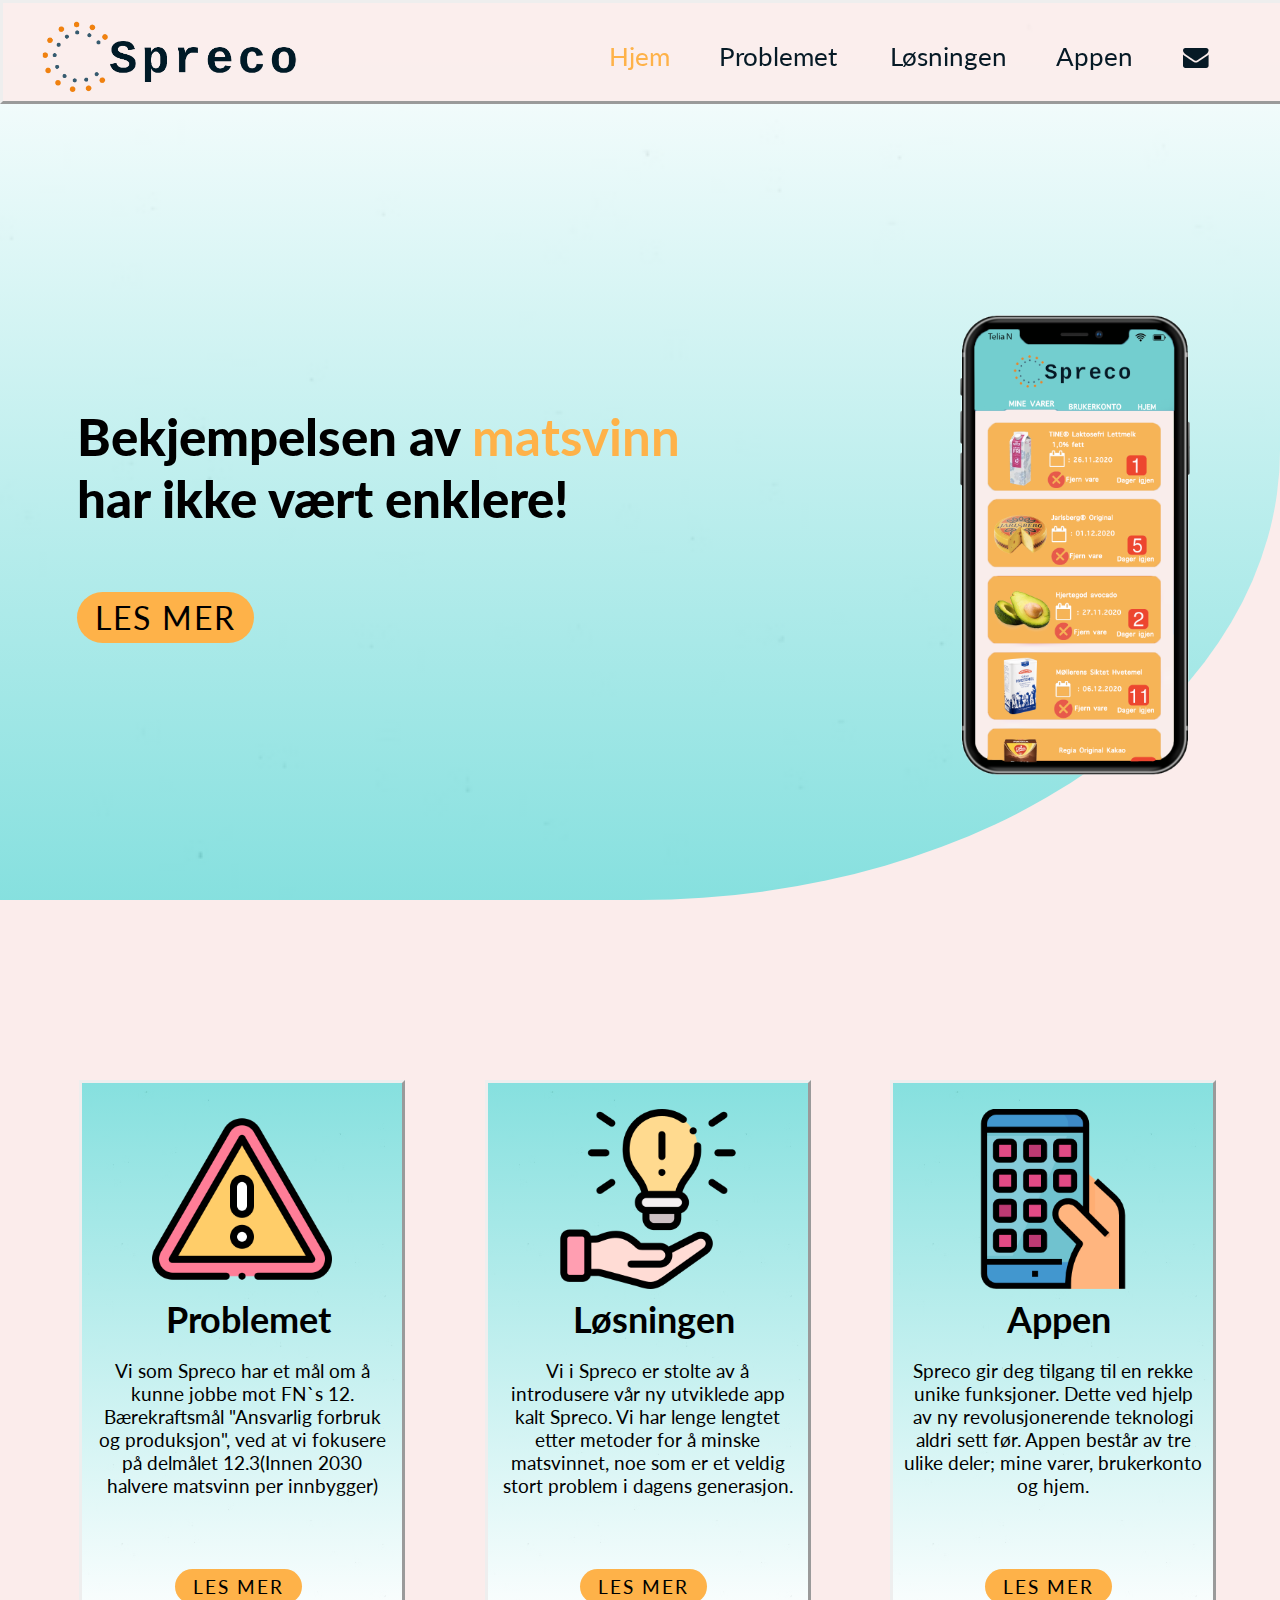
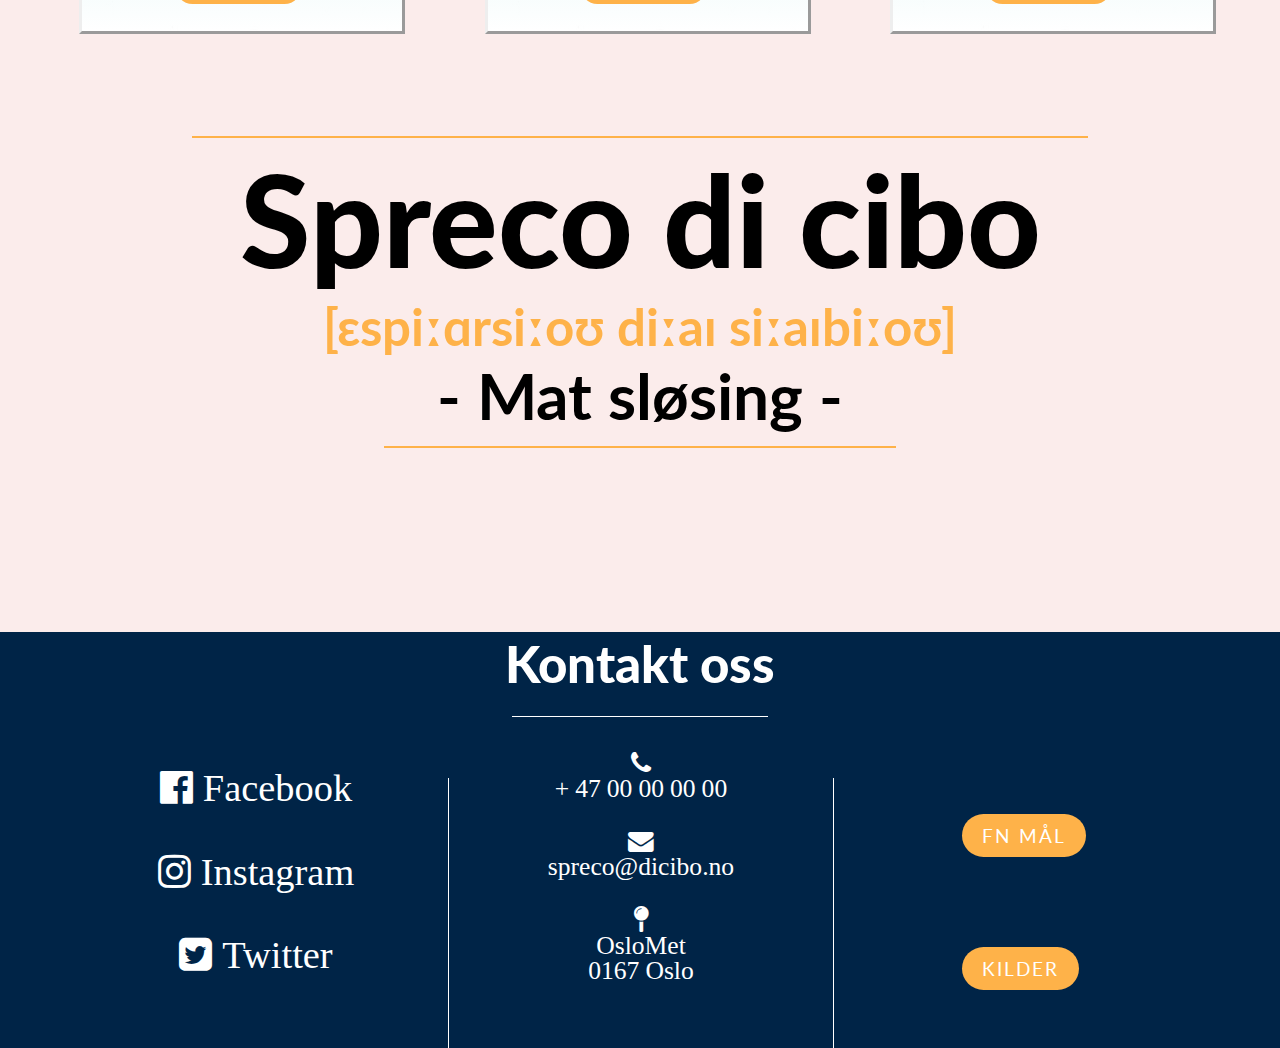
==== commit 573a3dc9: "f" ====
--- a/index.html
+++ b/index.html
@@ -19,16 +19,16 @@
                 <div class="logo col-small20 col-mob40 col-pad30">
                     <a href= "index.html"><img  src="spreco123.png" alt="Bedriftslogo"></a>
                 </div>
-                <div class="cssnav ">
-               <input id="toggle" type="checkbox"><label for="toggle">&#9776;</label>
-                <div class="menu">
-                  <a href="index.html">Hjem</a>
-                  <a href="problemet.html">Problemet </a>
-                  <a href="losning.html">Løsningen</a>
-                  <a  class="active" href="app.html">Appen</a>
-                  <a href="#vindu3" id="envelope"><i class="fa fa-envelope" aria-hidden="true"></i></a>
-                </div>
-				      </div>
+                <div class="cssnav col-">
+                   <input id="toggle" type="checkbox"><label for="toggle">&#9776;</label>
+                    <div class="menu">
+                      <a class="active" href="index.html">Hjem</a>
+                      <a href="problemet.html">Problemet </a>
+                      <a href="losning.html">Løsningen</a>
+                      <a href="app.html">Appen</a>
+                      <a href="#vindu3" id="envelope"><i class="fa fa-envelope" aria-hidden="true"></i></a>
+                    </div>
+			     </div>
             </div>
 <!----------------- Vindu 1 ----------->
             <div class="vindu1 col-small100 " id="vindu1">
--- a/style.css
+++ b/style.css
@@ -72,50 +72,19 @@
  width: 100%;
 
 }
-.nav a{
-  float: left;
-  text-decoration: none;
-  transition: 0.5s ease;
-  text-align: center;
-  color: rgb(6,26,38);
-  padding-right: 3vw;
-  font-size: 2vw;
-
-}
-.nav a.active {
-
-  color: #FEB249;
-}
-
-.nav a:hover{
-  color: #FEB249;
-}
-.nav{
-  float: right;
-  overflow: hidden;
-  margin-top: 3vw;
-  color: rgb(6,26,38);
-}
-.bar a.icon {
-  display: none;
-
-}
+
 
 /*--------------------------Nav bar css ----------------------*/
-/*-----------------------------------------------------------*/
 .cssnav{
   text-align: right;
-  height: 70px;
   line-height: 70px;
 }
 .menu{
   margin: 2vh 3vw 0 0;
-
 }
 .menu a{
   clear: right;
   text-decoration: none;
-  color: grey;
   margin: 0 10px;
   line-height: 70px;
   font-size: 2vw;
@@ -123,7 +92,6 @@
   text-align: center;
   padding-right: 2vw;
 
-
 }
 .menu a.active{
   color: #FEB249;
@@ -139,10 +107,6 @@
 #toggle{
   display: none;
 }
-#tggle{
-  display: none;
-}
-
 .slagord{
   margin-top: 45vh;
   padding-left: 5vw;
@@ -1095,37 +1059,8 @@
  width: 100%;
 
 }
-
 #envelope{
   display: none;
-}
-
-.bar a.icon {
-  display: block;
-  position: absolute;
-  top: 4vh;
-  right: 3vw;
-  font-size: 6vw;
-  color: black;
-
-}
-#nav{
-  display:none;
-  position: absolute;
-  top: -5vh;
-  left: -5px;
-  height: 105vh;
-  width: 102%;
-  background-color: #002447;
-  text-align: center;
-}
-.nav a{
-  display: block;
-  width: 100%;
-  padding-top: 15vh;
-  color: white;
-  font-size: 5vw;
-
 }
 
 /*-----------------------------------------*/
@@ -1143,14 +1078,13 @@
   z-index: 100;
   color: black;
 }
-#tggle{
-  display: none;
-}
+
 .menu{
   position: absolute;
-  top: -2vh;
-  width: 100vw;
-  height: 100vh;
+  top: -3vh;
+  left: -2vw;
+  width: 102vw;
+  height: 102vh;
   display: none;
   background-color: #002447;
   z-index: 50;
@@ -1175,13 +1109,9 @@
   display: block;
 
 }
-#tggle:checked + label +.menu{
-  display: block;
-
-}
 
 input[type="checkbox"]:checked + label {
-  display: none;
+  color: white;
 }
 
 
@@ -1603,51 +1533,51 @@
 .col-pad90{width: 90%;}
 .col-pad100{width: 100%;}
 
-  .nav a{
-    font-size: 3vw;
-    padding-right: 2vw;
-  }
-  .nav{
-    margin-top: 5vh;
-  }
+
+.cssnav{
+  text-align: right;
+  line-height: 0;
+  margin-top: 5vh;
+}
+.menu{
+  margin: 0vh 0vw 0 0;
+}
 .menu a{
-  font-size: 2.8vw;
-  padding-right: 0vw;
-}
-
-
-
-
-
-  .slagord h1{
-    font-size: 6vw;
-  }
-  .slagordknapp{
-    font-size: 3vw;
-  }
-  .iphone{
-    top: 35vh;
-  }
- .iphone img{
-  width: 90%;
- 
-
-}
-
-  .ttekst{
-    float: right;
-  }
-  .ttekst h2{
-    font-size: 4.5vw;
-
-  }
-  .ttekst p{
-    font-size: 2.5vw;
-
-  }
-  .tboks{
-    margin-left: 5vw;
-  }
+  margin: 0 0px;
+  line-height: 0px;
+  font-size: 3vw;
+  padding-right: 2vw;
+}
+
+
+
+.slagord h1{
+  font-size: 6vw;
+}
+.slagordknapp{
+  font-size: 3vw;
+}
+.iphone{
+  top: 35vh;
+}
+.iphone img{
+width: 90%;
+}
+
+.ttekst{
+  float: right;
+}
+.ttekst h2{
+  font-size: 4.5vw;
+
+}
+.ttekst p{
+  font-size: 2.5vw;
+
+}
+.tboks{
+  margin-left: 5vw;
+}
 
 .tlogo{
   float: left;
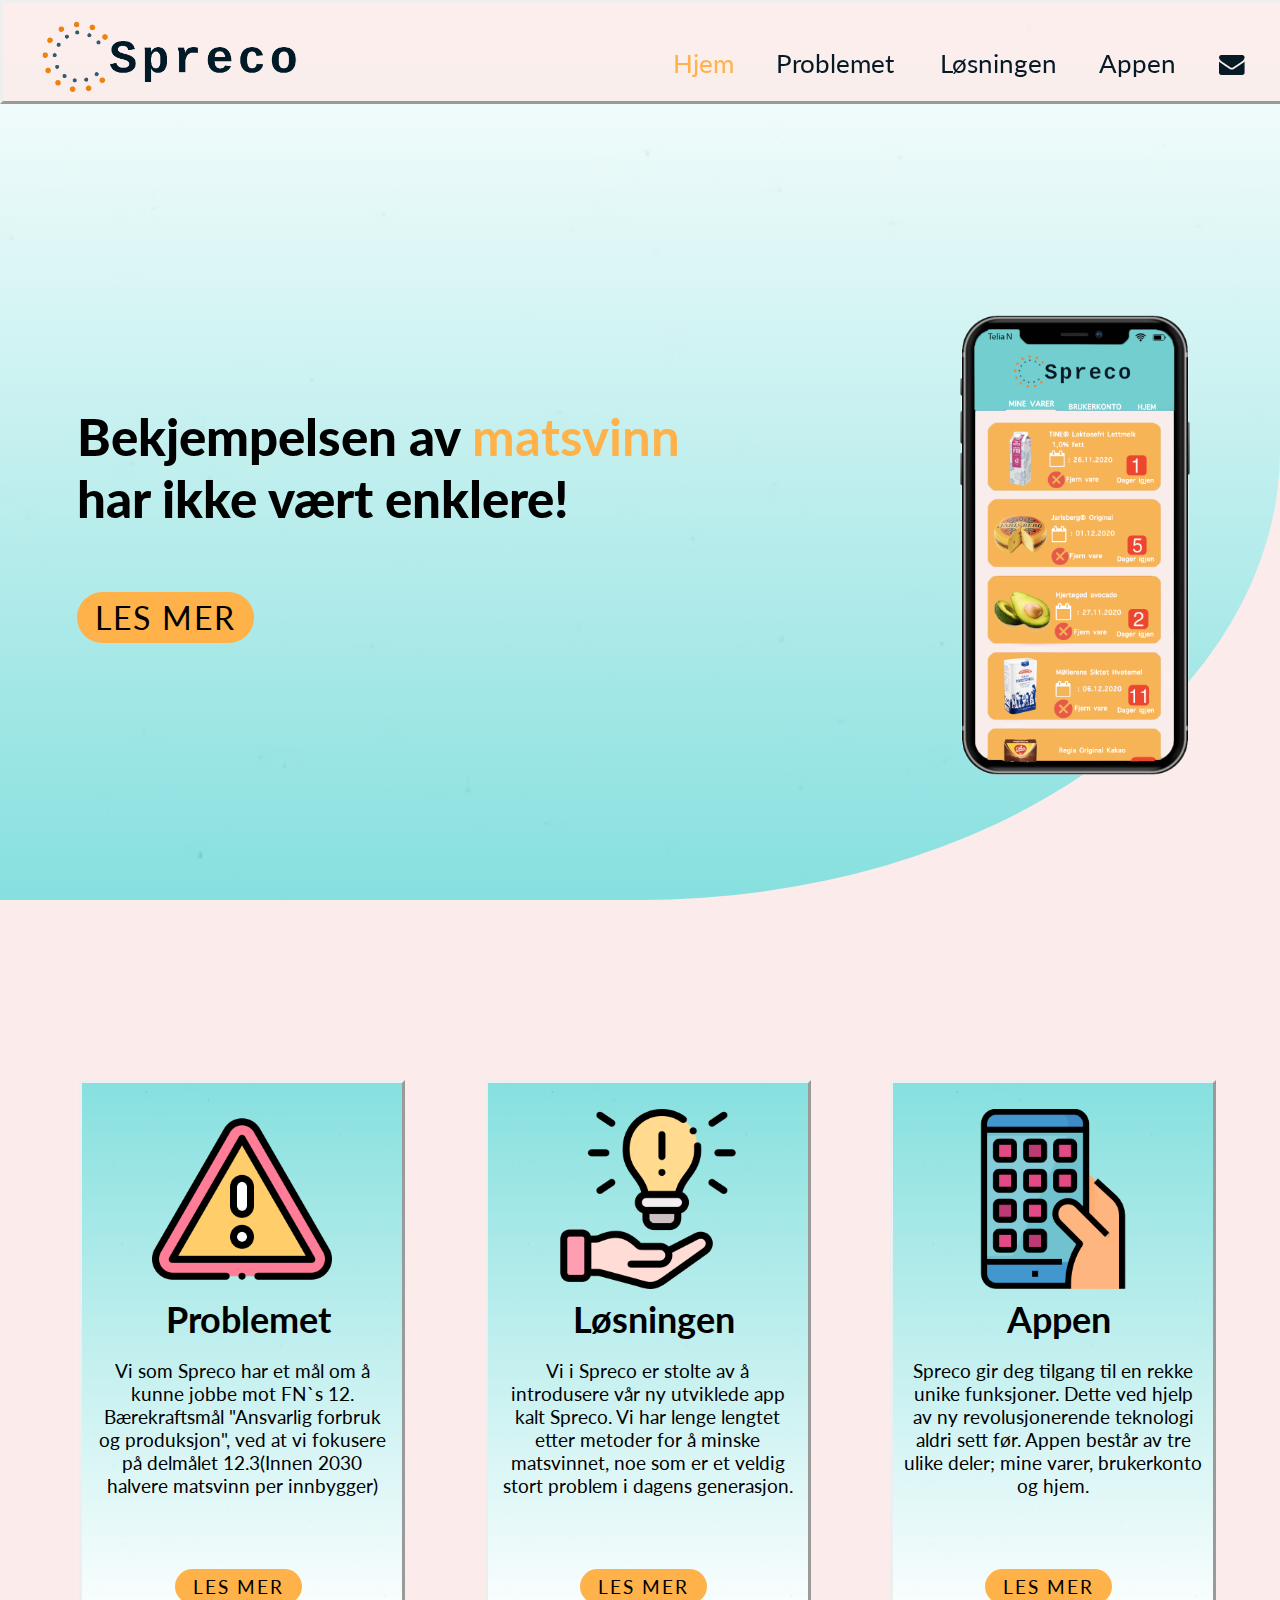
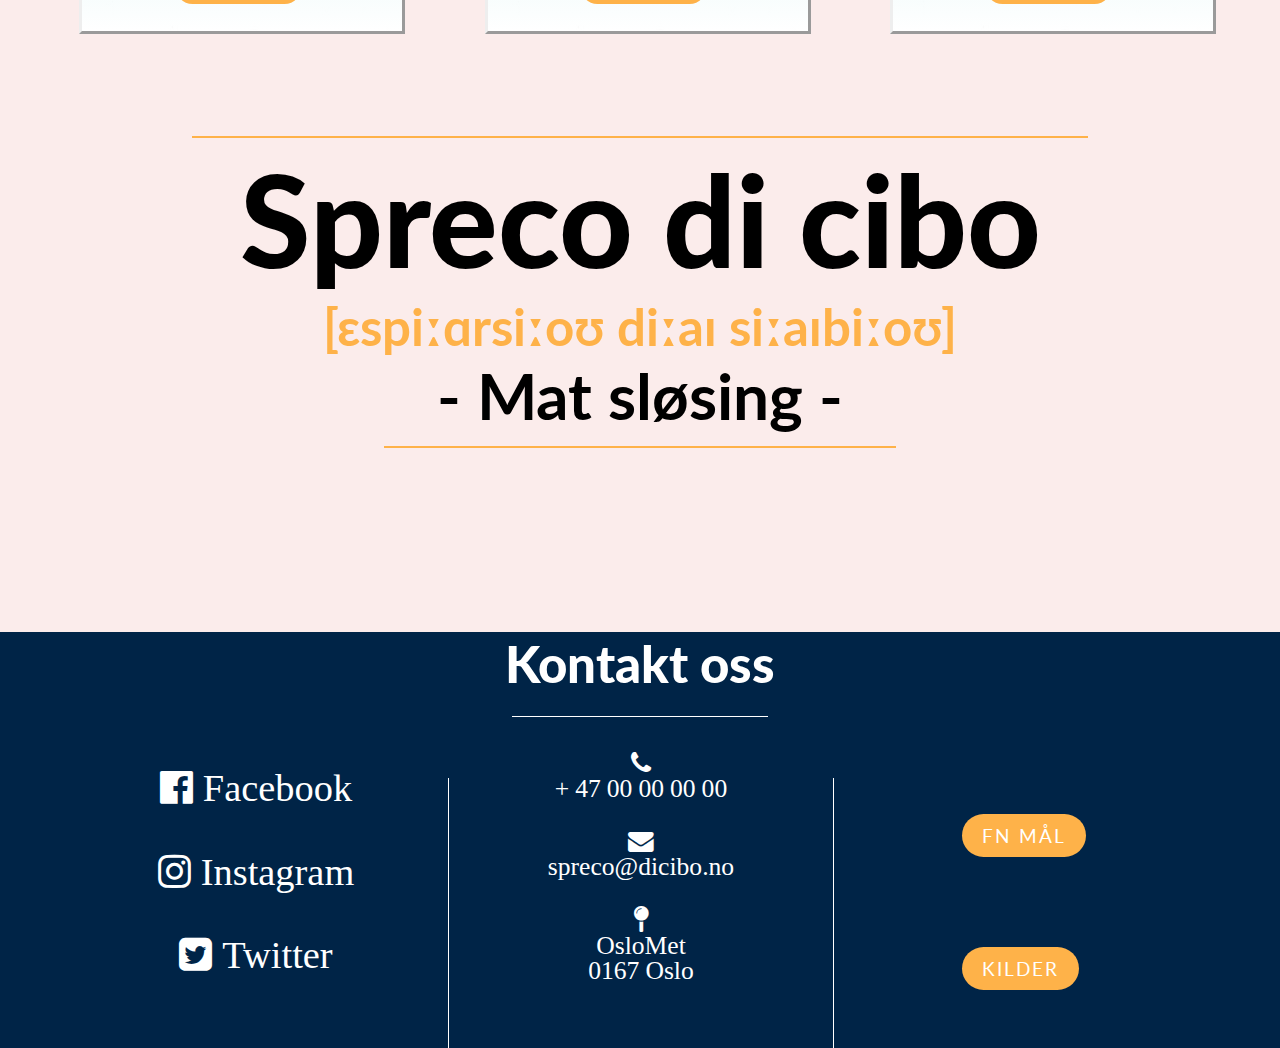
==== commit 7eec5a2d: "d" ====
--- a/index.html
+++ b/index.html
@@ -19,9 +19,9 @@
                 <div class="logo col-small20 col-mob40 col-pad30">
                     <a href= "index.html"><img  src="spreco123.png" alt="Bedriftslogo"></a>
                 </div>
-                <div class="cssnav col-">
+                <div class="cssnav">
                    <input id="toggle" type="checkbox"><label for="toggle">&#9776;</label>
-                    <div class="menu">
+                    <div class="menu col-small60">
                       <a class="active" href="index.html">Hjem</a>
                       <a href="problemet.html">Problemet </a>
                       <a href="losning.html">Løsningen</a>
@@ -115,19 +115,7 @@
         </div>
 
         <script type="text/javascript">
-            function myFunction() {
-            var b=document.getElementById("b")	
-             var x = document.getElementById("nav");
-             if (x.style.display === "block") {
-               x.style.display = "none";
-               b.style.color="black";
-             }
-              else {
-               x.style.display = "block";
-               b.style.color="white";
-            
-             }
-            }
+           
             
             //scroll up btn koden fikk vi fra "w3schools.com" url`en er("https://www.w3schools.com/howto/howto_js_scroll_to_top.asp")
             mybutton = document.getElementById("myBtn");
--- a/style.css
+++ b/style.css
@@ -77,20 +77,18 @@
 /*--------------------------Nav bar css ----------------------*/
 .cssnav{
   text-align: right;
-  line-height: 70px;
 }
 .menu{
-  margin: 2vh 3vw 0 0;
+  float: right;
+  margin-top:5vh; 
 }
 .menu a{
   clear: right;
   text-decoration: none;
-  margin: 0 10px;
-  line-height: 70px;
   font-size: 2vw;
   color: rgb(6,26,38);
   text-align: center;
-  padding-right: 2vw;
+  padding-right: 3vw;
 
 }
 .menu a.active{
@@ -576,7 +574,7 @@
 .Lslagordknapp{
   display: inline-block;
   padding:6px 18px;
-  margin-left: 27vw;
+  margin-left: 25vw;
   margin-top: 7vh;
   text-decoration: none;
   text-transform: uppercase;
@@ -683,6 +681,45 @@
   background-color: #FEB249;
 }
 
+.Lstor{
+  float: left;
+   margin-top: 10vh;
+  margin-bottom: 10vh;
+
+}
+.Lquote{
+  float: left;
+  margin-left: 10vw;
+
+}
+.Lquote img{
+  float: left;
+ width: 20vw;
+}
+.Lbildetekst{
+  float: right;
+  font-size: 2vw;
+}
+.Llinjeoppe{
+  height: 2px;
+  width: 80vw;
+  background-color: #FEB249;
+  float:left;
+  margin-left: 10vw;
+  margin-bottom: 6vh;
+}
+.Llinjenede{
+  height: 2px;
+  width: 80vw;
+  margin-left: 10vw;
+  background-color: #FEB249;
+  float:left;
+  margin-top: 6vh;
+}
+
+
+
+
 .Lms{
   margin-left: 50vw;
 
@@ -712,47 +749,8 @@
 margin-top: 5vw;
 float: left;
 }
-.Lbildetekst{
-  margin-left: 5vw;
-  margin-top: 7vh;
-  float: left;
-  font-size: 2vw;
-}
-.Lnedelinjek2{
-  height: 2px;
-  width: 70vw;
-  background: #FEB249;
-  display: inline-block;
-  margin-left:10vw;
-  margin-top: 5vh;
-}
-.Lbordervenstre{
- height: 30vh;
-  width: 2px;
-  background: #FEB249;
-  display: inline-block;
-  float: left;
-  margin-top: 13vh;
-  margin-left: 5vw;
-
-}
-.Lborderhøyre{
- height: 30vh;
-  width: 2px;
-  background: #FEB249;
-  display: inline-block;
-  float: left;
-  margin-top: -27vh;
-  margin-left: 90vw;
-}
-.Lnedelinjekk2{
-  height: 2px;
-  width: 70vw;
-  background: #FEB249;
-  display: inline-block;
-  margin-left:10vw;
-  margin-top: 6vh;
-}
+
+
 
 .Lttekst3{
   margin-left: 10vw;
@@ -1073,15 +1071,15 @@
   cursor: pointer;
   position: absolute;
   font-size: 6vw;
-  right: 8vw;
-  top: 1vh;
+  right: 6vw;
+  top: 3vh;
   z-index: 100;
   color: black;
 }
 
 .menu{
   position: absolute;
-  top: -3vh;
+  top: -6vh;
   left: -2vw;
   width: 102vw;
   height: 102vh;
@@ -1356,31 +1354,23 @@
 float: none;
 }
 
+
+.Llinjeoppe{
+ 
+  margin-bottom: 0vh;
+}
+.Lquote img{
+ width: 35vw;
+ margin-left: 25vw;
+ padding-top: 5vh;
+ padding-bottom: 5vh;
+}
 .Lbildetekst{
-  margin-left: 23vw;
-  margin-top: 6vh;
-  float: none;
-  font-size: 3.5vw;
-  line-height: 1.4;
   text-align: center;
-}
-.Lnedelinjek2{
-  margin-top: 7vh;
-}
-
-.Lbordervenstre{
-  height: 30vh;
-  width: 2px;
-  background: rgb(253,235,235);
-  display: inline-block;
-  float: left;
-  margin-top: 13vh;
-  margin-left: 5vw;
-}
-.Lborderhøyre{
-  background: rgb(253,235,235);
-}
-
+  float: left;
+  font-size: 4vw;
+  margin-left: 15vw;
+}
 .Lv3knapp{
   display: none;
 }
@@ -1534,22 +1524,14 @@
 .col-pad100{width: 100%;}
 
 
-.cssnav{
-  text-align: right;
-  line-height: 0;
-  margin-top: 5vh;
-}
 .menu{
-  margin: 0vh 0vw 0 0;
-}
+  margin-top: 4.3vh;
+}
+
 .menu a{
-  margin: 0 0px;
-  line-height: 0px;
-  font-size: 3vw;
+  font-size: 3.1vw;
   padding-right: 2vw;
 }
-
-
 
 .slagord h1{
   font-size: 6vw;
@@ -1766,17 +1748,14 @@
 .Lv3knapp{
   display: none;
 }
-.Lnedelinjek2{
-  margin-left: 11vw;
-  margin-top: 5vw;
-}
-.Lbordervenstre{
-  display: none;
-}
-.Lborderhøyre{
-  display: none;
-}
-.Lnedelinjekk2{
+
+.Lquote img{
+ width: 30vw;
+ padding-top: 8vh;
+}
+.Lbildetekst{
+  float: right;
+  font-size: 3vw;
 }
 
 .Lttekst2 img{
@@ -1917,10 +1896,15 @@
 
 
 @media only screen and (min-width: 790px) and (max-width: 960px){
+.menu{
+  margin-top: 3.7vh;
+}
+
 .menu a{
-  font-size: 2.5vw;
-
-}
+  font-size: 2.8vw;
+  padding-right: 3vw;
+}
+
 .slagord h1{
   font-size: 4.5vw;
 }
@@ -2116,33 +2100,19 @@
 .Lbildetekst{
   margin-left: 5vw;
   margin-top: 7vh;
+  font-size: 2.5vw;
+}
+.Llinjeoppe{
+ 
+  margin-bottom: 0vh;
+}
+.Lquote img{
+ width: 25vw;
+ padding-top: 5vh;
+}
+.Lbildetekst{
+  float: right;
   font-size: 2vw;
-}
-.Lnedelinjek2{
-  height: 2px;
-  width: 70vw;
-  margin-left:9vw;
-  margin-top: 5vh;
-}
-.Lbordervenstre{
- height: 30vh;
-  width: 2px;
-  margin-top: 13vh;
-  margin-left: 5vw;
-
-}
-.Lborderhøyre{
- height: 30vh;
-  width: 2px;
-´
-  margin-top: -27vh;
-  margin-left: 90vw;
-}
-.Lnedelinjekk2{
-  height: 2px;
-  width: 70vw;
-  margin-left:9vw;
-  margin-top: 6vh;
 }
 
 .Lttekst3{
@@ -2179,115 +2149,40 @@
 }
 .Atekstboks1 h1{r
   font-size: 4.5vw;
-
-}
-.Lslagordknapp{
-
-  font-size: 3vw;
-
-}
-
-
-
-.Ltittel{
-  font-size: 3.1vw;
-
-}
-
-
-.Lttekst p{
-  font-size: 2.1vw;
-}
-
-.Ltpunkter{
+}
+.Atekstboks1 p{
   font-size: 2.5vw;
-
-}
-
-
-.Lv2knapp{
-  font-size: 2.5vw;
-
-}
-
-.Ltteekst h2{
-  font-size: 3.5vw;
-}
-.Ltteekst p{
-  font-size: 2.1vw;
-}
-.Lteksover{
-  margin-left:2vw;
-  margin-bottom: 2vh;
-  width: 35vw;
-}
-
-
-
-.Lbildetekst{
-  margin-left: 5vw;
-  margin-top: 7vh;
-  float: left;
-  font-size: 2vw;
-}
-.Lnedelinjek2{
-  height: 2px;
-  width: 70vw;
-  background: #FEB249;
-  display: inline-block;
-  margin-left:9vw;
-  margin-top: 5vh;
-}
-.Lbordervenstre{
- height: 30vh;
-  width: 2px;
-  background: #FEB249;
-  display: inline-block;
-  float: left;
-  margin-top: 13vh;
-  margin-left: 5vw;
-
-}
-.Lborderhøyre{
- height: 30vh;
-  width: 2px;
-
-  margin-top: -27vh;
-  margin-left: 90vw;
-}
-.Lnedelinjekk2{
-  height: 2px;
-  width: 70vw;
-  margin-left:9vw;
-  margin-top: 6vh;
-}
-
-.Lttekst3{
-  font-size: 2.5vw;
-}
-
-
-.Lttekst33 h3{
-  font-size: 3.5vw;
-}
-.Lttekst33 p{
+}
+.Atekstboks1 li{
   font-size: 2.2vw;
 }
-
-.Lttlinje{
-  width: 37vw;
-}
-
-.Lttekst4{
-
-  font-size: 2.5vw;
-}
-.Lttekst4 li{
-  margin: 1.5vh 0;
-}
-.Lttekst44{
-
-  font-size: 2.5vw;
+.Atekstboks2 {
+  font-size: 4vw;
+}
+.Abildeboks1{
+  margin-top: 25vh;
+}
+.Abildeboks1 img{
+  width:50vw;
+}
+.Abildeboks2{
+  margin-top: 18vh;
+}
+.Abildeboks2 img{
+  width:25vw;
+}
+.Aappstore{
+  margin-top: 4vh;
+}
+.Aappstore img{
+  width: 20vw;
+  margin-right: 3vw;
+}
+
+
+
+
+
 /*------------------------------- Kilder ----------------------------*/
 .Khovedboks h1{
   font-size: 5vw;
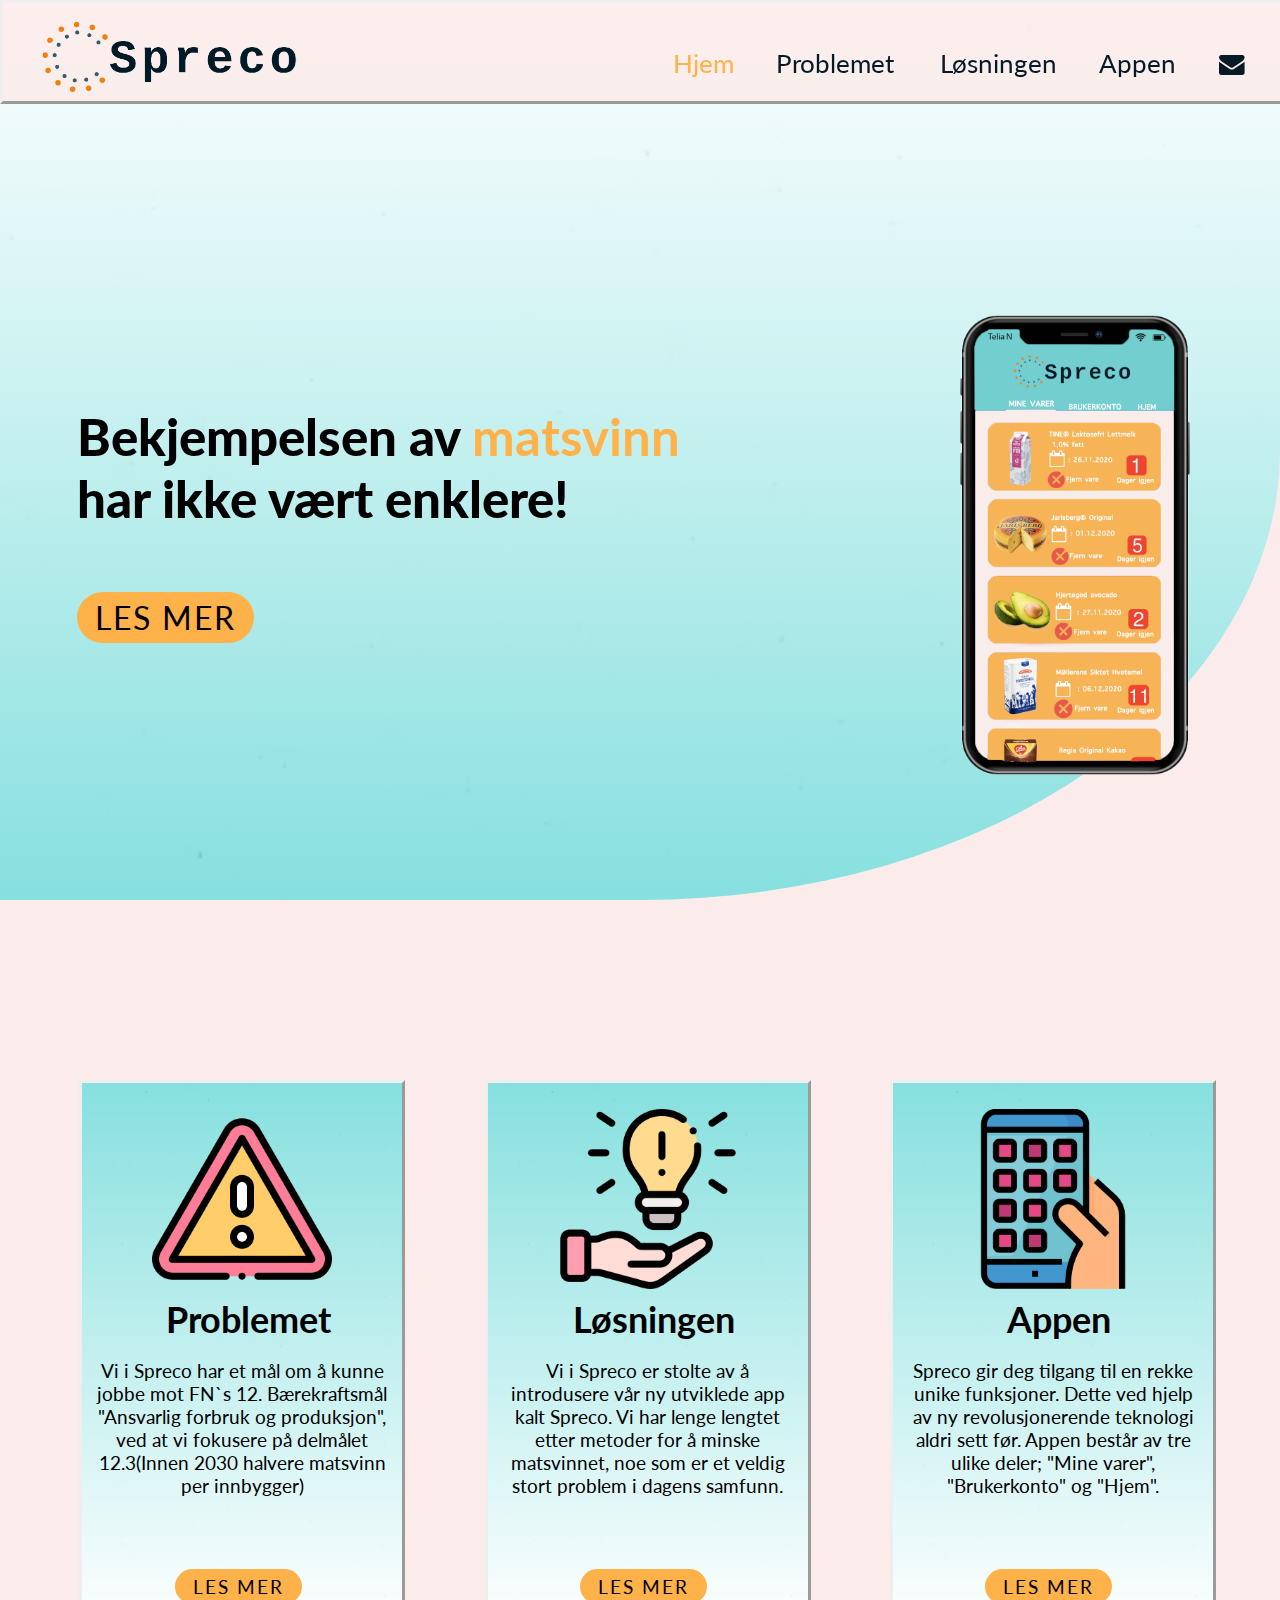
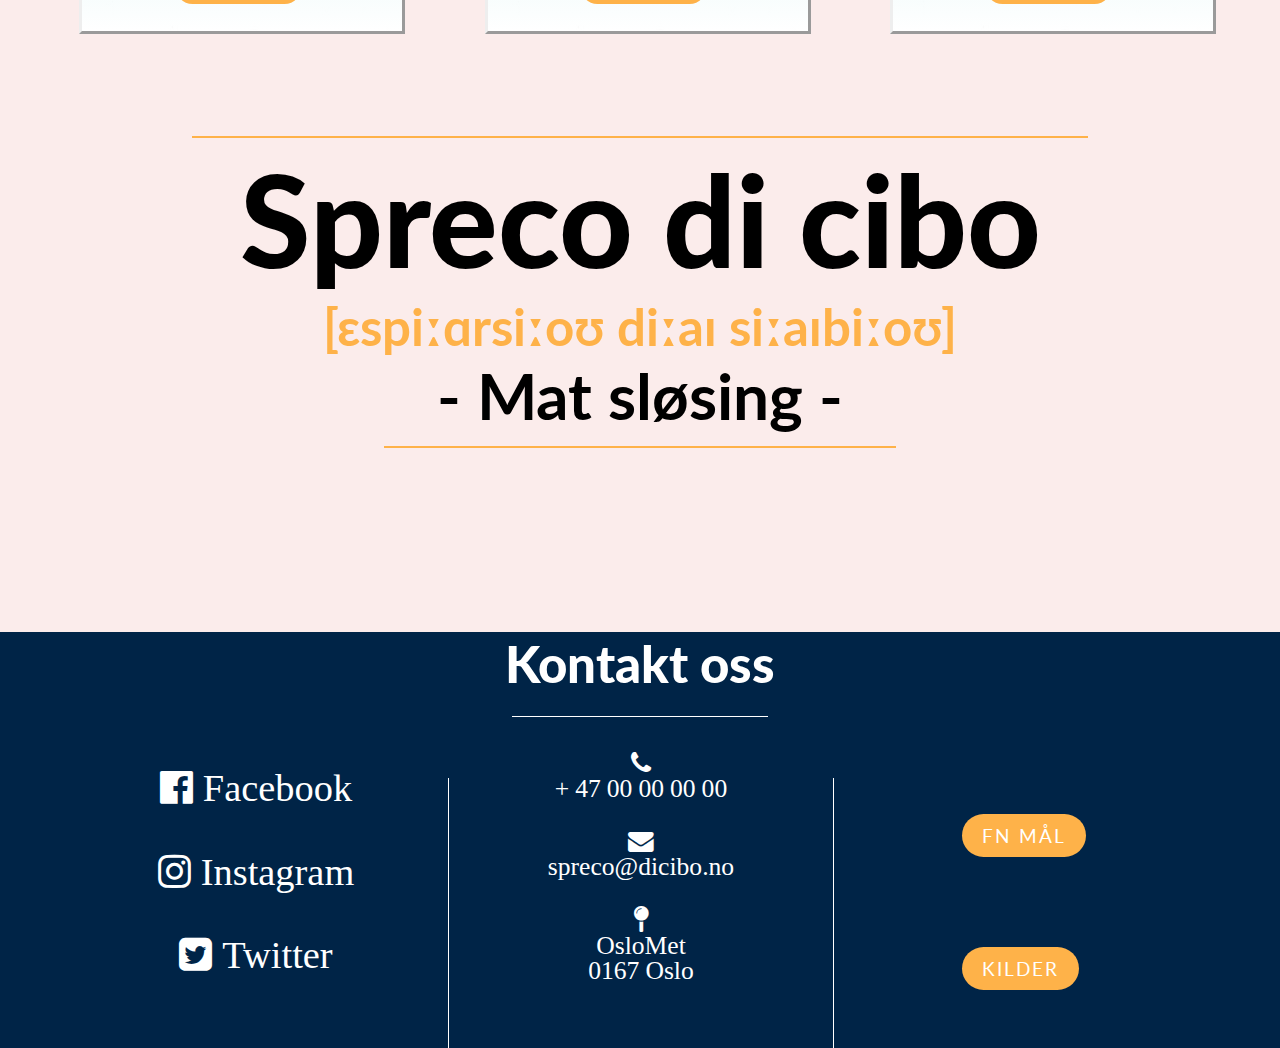
==== commit 7c471db4: "gramatikk feil" ====
--- a/index.html
+++ b/index.html
@@ -51,7 +51,7 @@
                     <div class="ttekst col-pad70">
                         <h2 align="center">Problemet</h2>
                         <br>
-                        <p  align="center">Vi som Spreco har et mål om å kunne jobbe mot FN`s 12. Bærekraftsmål "Ansvarlig forbruk og produksjon", ved at vi fokusere på delmålet 12.3(Innen 2030 halvere matsvinn per innbygger) </p>
+                        <p  align="center">Vi i Spreco har et mål om å kunne jobbe mot FN`s 12. Bærekraftsmål "Ansvarlig forbruk og produksjon", ved at vi fokusere på delmålet 12.3(Innen 2030 halvere matsvinn per innbygger) </p>
                     </div>
                     <a href="problemet.html" class="knapptboks">Les mer</a>
                 </div>
@@ -63,7 +63,7 @@
                         <h2  align="center ">Løsningen</h2>
                         <br>
                         <p  align="center">Vi i Spreco er stolte av å introdusere vår ny utviklede app kalt Spreco.
-                            Vi har lenge lengtet etter metoder for å minske matsvinnet, noe som er et veldig stort problem i dagens generasjon.
+                            Vi har lenge lengtet etter metoder for å minske matsvinnet, noe som er et veldig stort problem i dagens samfunn.
                         </p>
                     </div>
                     <a href="losning.html" class="knapptboks">Les mer</a>
@@ -75,7 +75,7 @@
                     <div class="ttekst col-pad70">
                         <h2  align="center">Appen</h2>
                         <br>
-                        <p  align="center">Spreco gir deg tilgang til en rekke unike funksjoner. Dette ved hjelp av ny revolusjonerende teknologi aldri sett før. Appen består av tre ulike deler; mine varer, brukerkonto og hjem. </p>
+                        <p  align="center">Spreco gir deg tilgang til en rekke unike funksjoner. Dette ved hjelp av ny revolusjonerende teknologi aldri sett før. Appen består av tre ulike deler; "Mine varer", "Brukerkonto" og "Hjem". </p>
                     </div>
                     <a href="app.html" class="knapptboks" >Les mer</a>
                 </div>
--- a/style.css
+++ b/style.css
@@ -789,7 +789,7 @@
 .Lttekst44{
   margin-left: 10vw;
   margin-top: 3vw;
-  font-size: 2vw;
+  font-size: 1.8vw;
 }
 
 /*-----------------------------APPEN--------------------------------------*/
@@ -1330,22 +1330,18 @@
 }
 .Llinjek2{
   margin-top: 5vw;
-
 }
 
 .Lv2knapp{
   display: none;
 }
 .Ltteekst{
-
-  line-height: 1.4;
   margin-left: 10vw;
   margin-top: 3vh;
   text-align: center;
 }
 .Ltteekst p{
    font-size: 4vw;
-   margin-top: ;
 }
 .Lttekst2 img{
 width: 40vw;
@@ -1407,7 +1403,6 @@
 }
 .Lttekst44 p{
   font-size: 4vw;
-  line-height: 1.4;
 }
 .Lnedelinjekk2{
   margin-top: 0;
@@ -1704,7 +1699,6 @@
 
 
 .Lttekst{
-  line-height: 1.4;
   margin-left: 10vw;
   margin-top: 3vh;
 }
@@ -2156,8 +2150,11 @@
 .Atekstboks1 li{
   font-size: 2.2vw;
 }
-.Atekstboks2 {
-  font-size: 4vw;
+.Atekstboks2 h1{r
+  font-size: 4.5vw;
+}
+.Atekstboks2 p{
+  font-size: 2.5vw;
 }
 .Abildeboks1{
   margin-top: 25vh;
